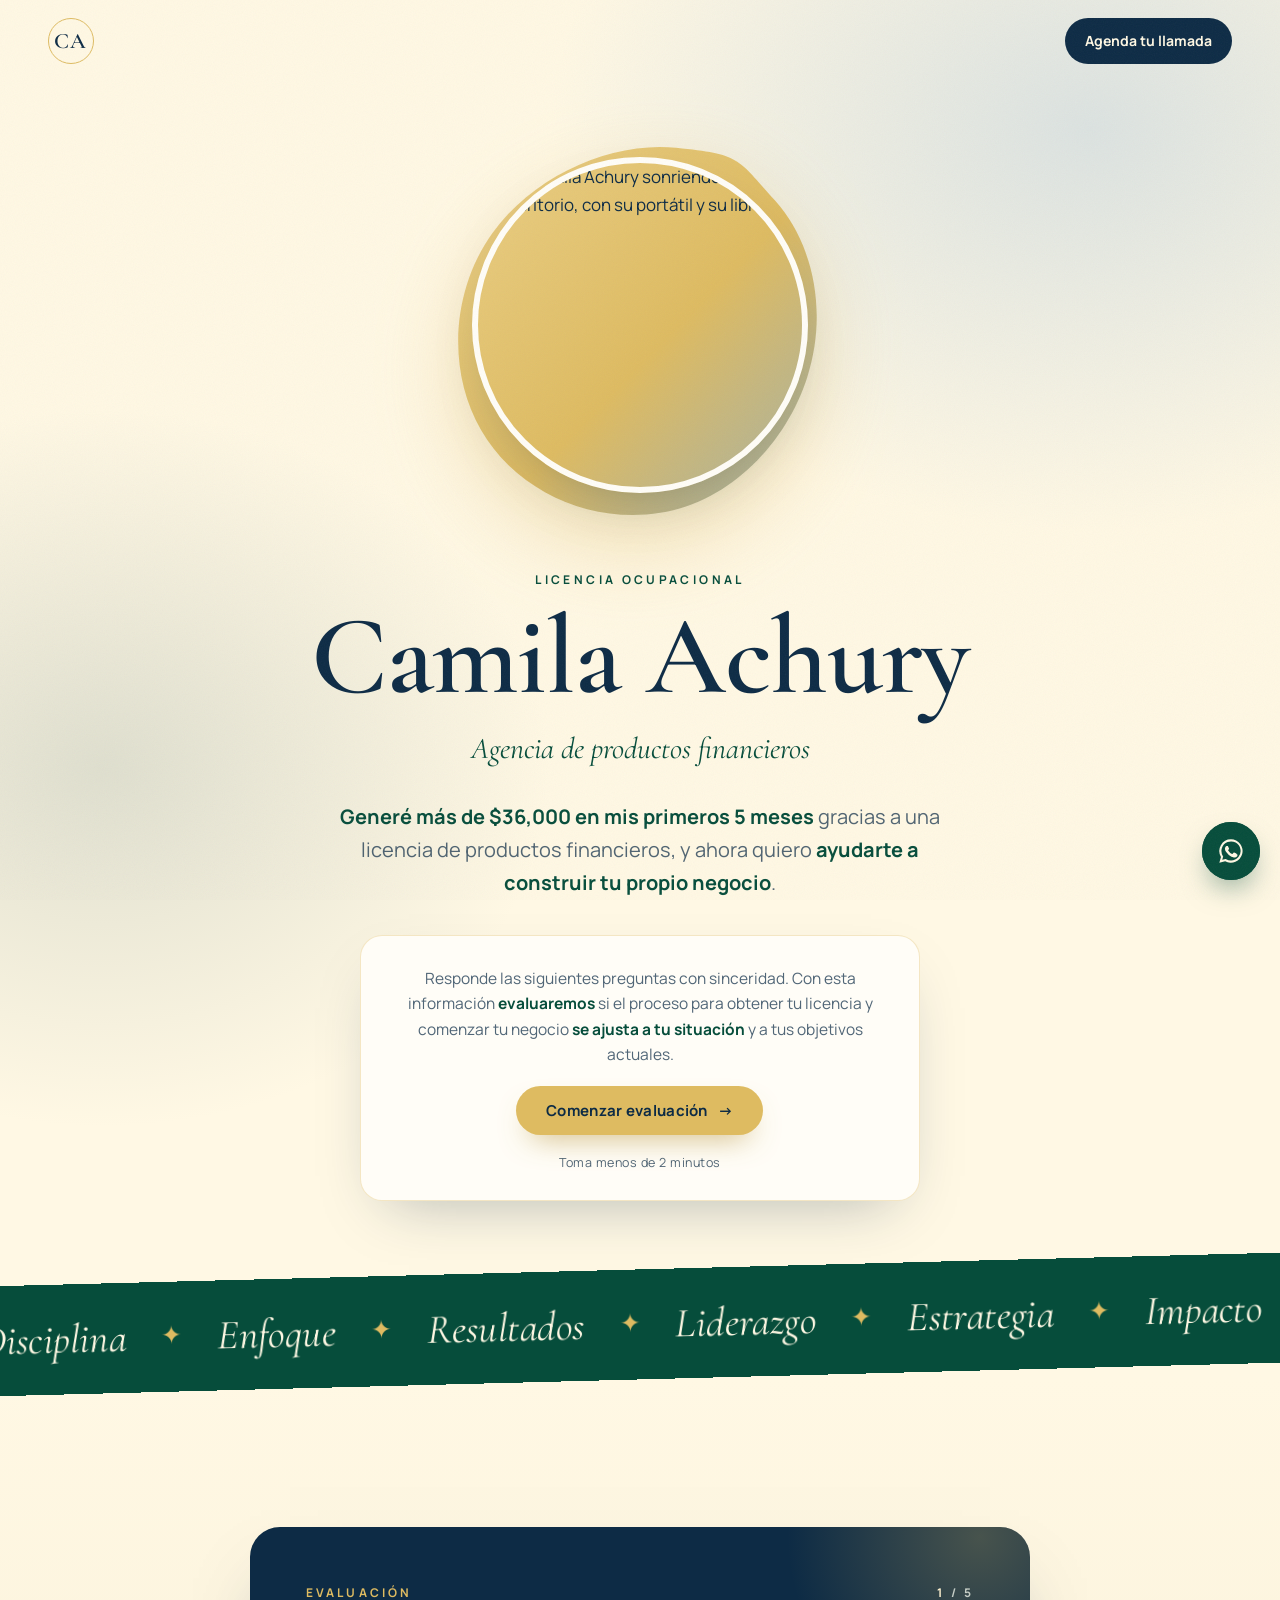
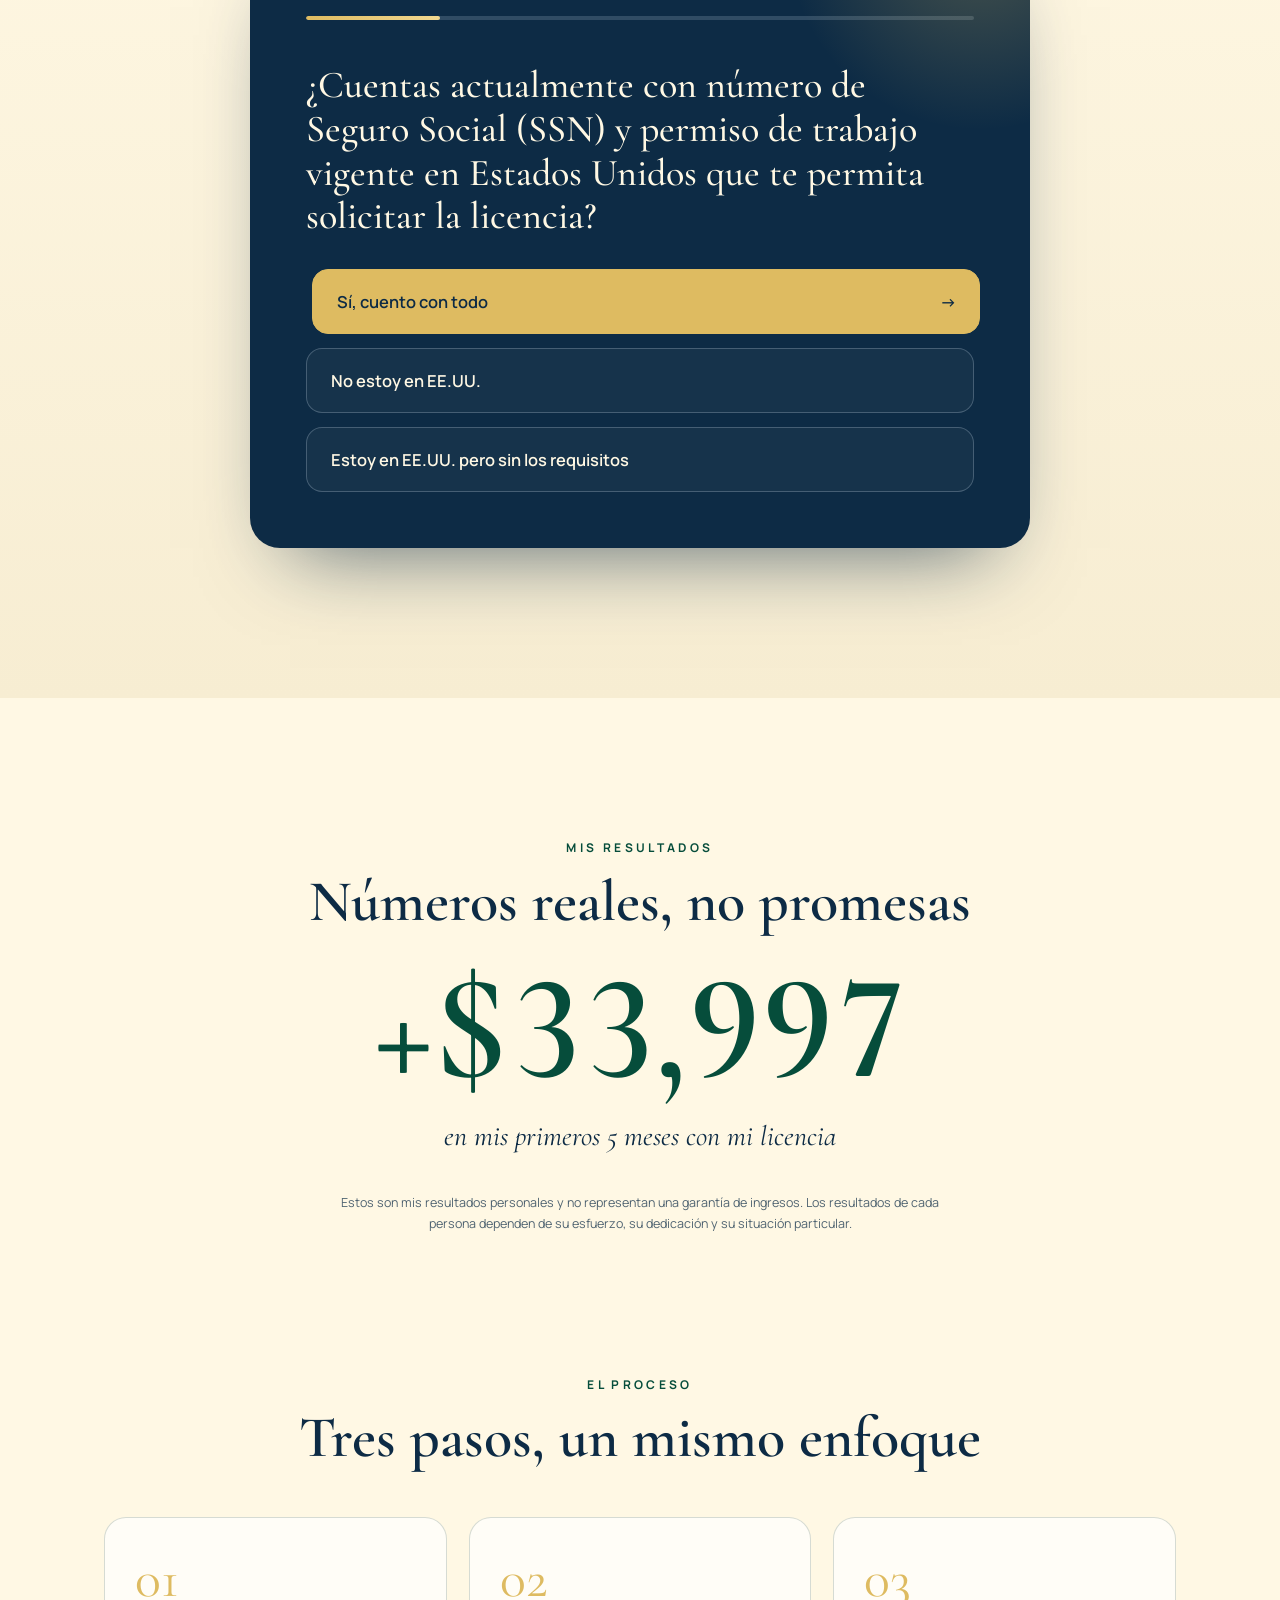
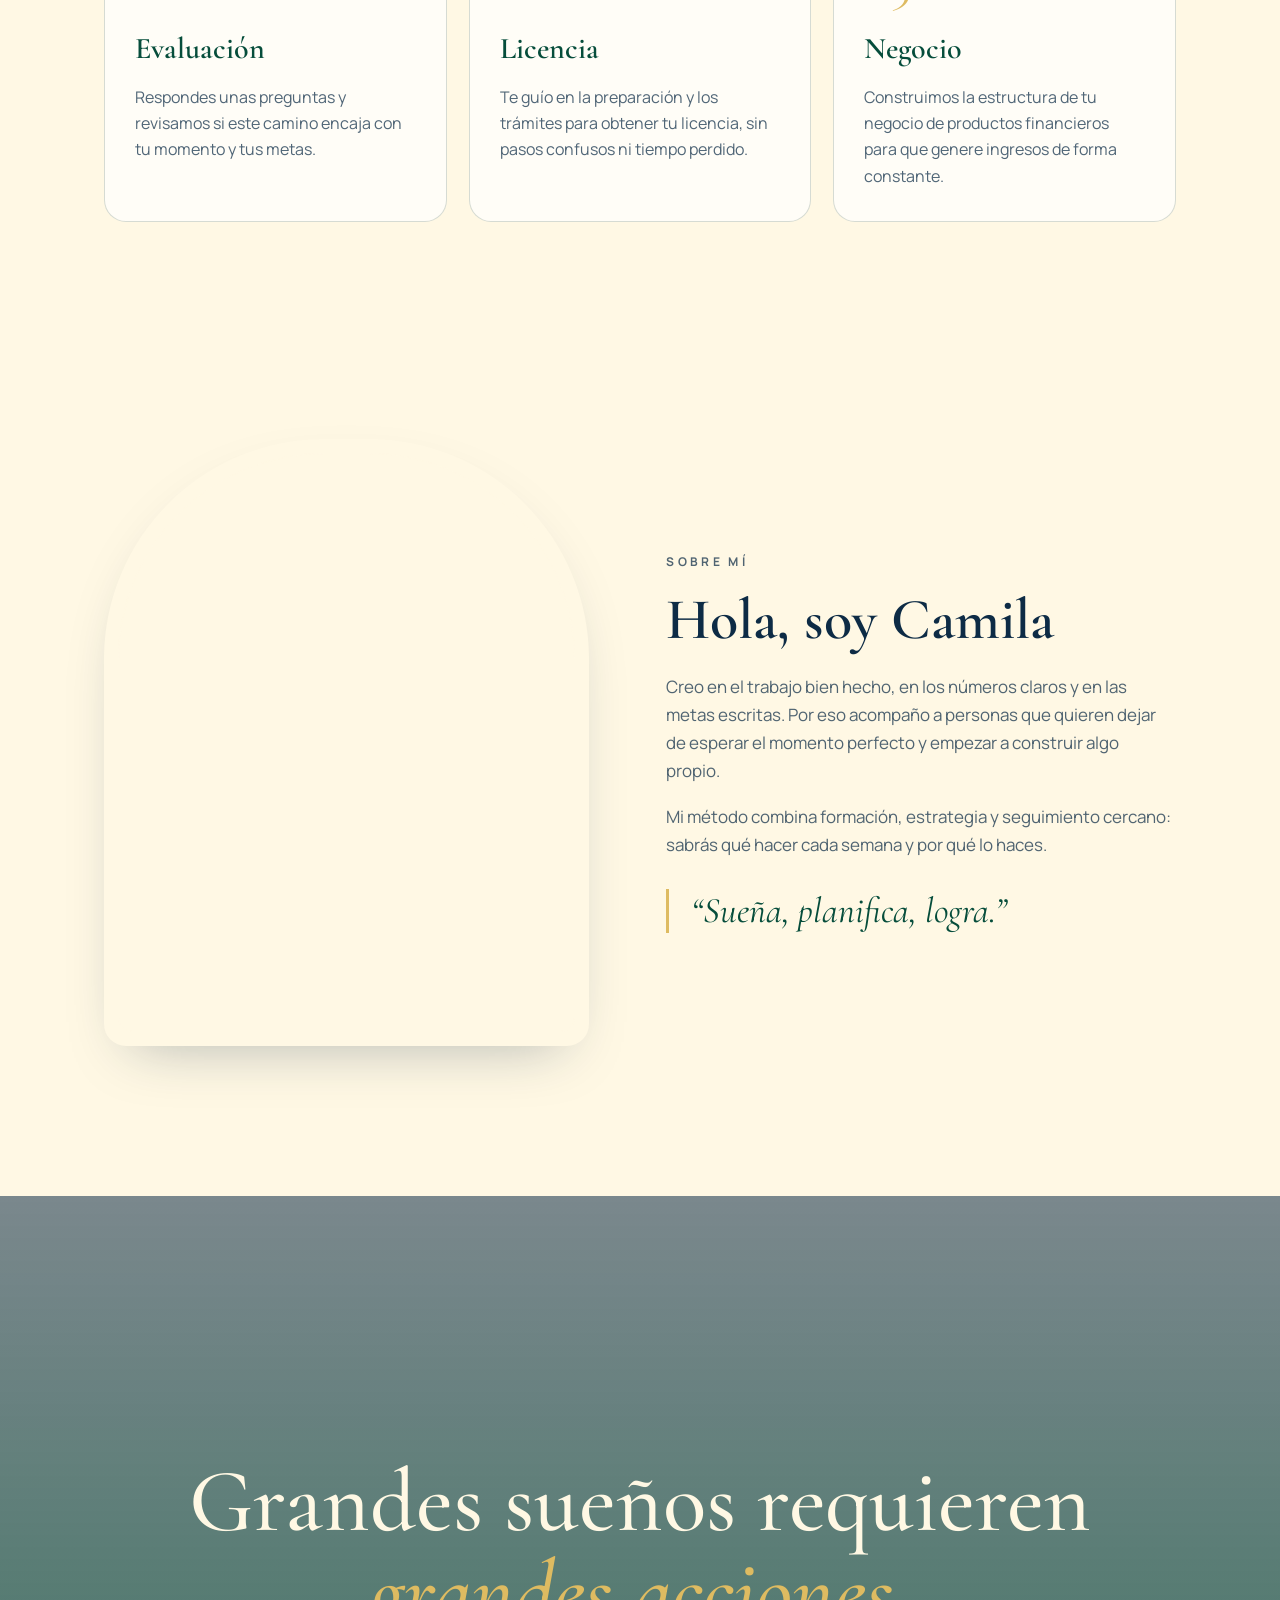
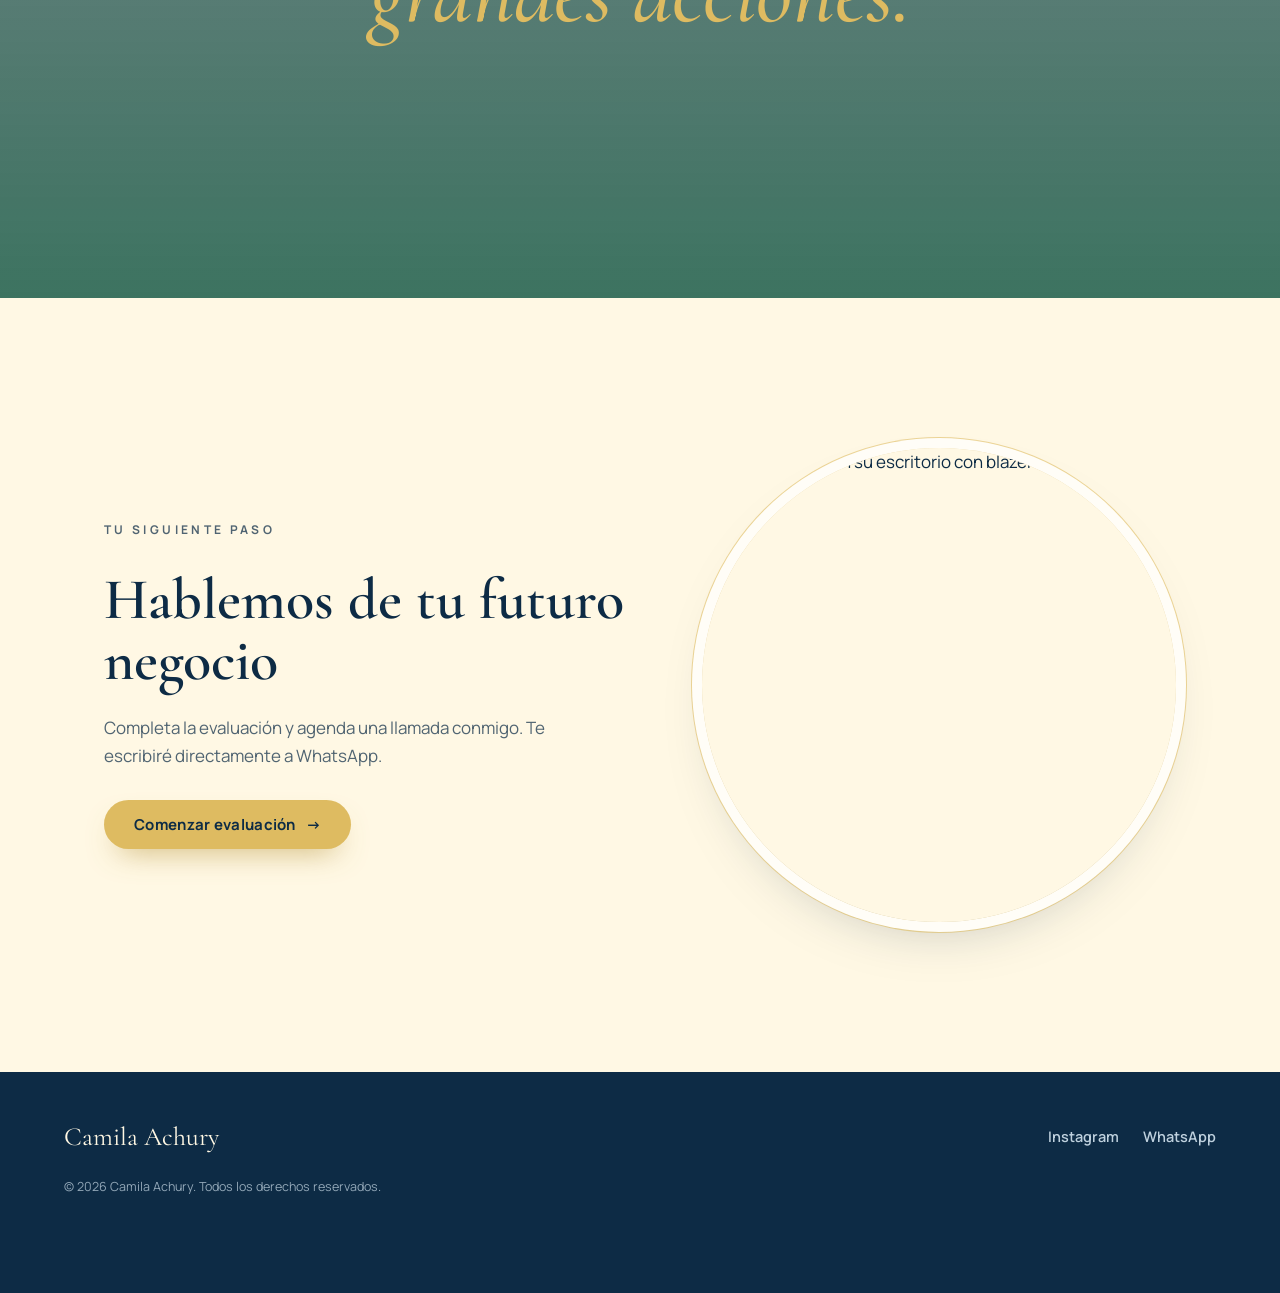
==== index.html @ 8cc36864 "Add files via upload" ====
<!doctype html>
<html lang="es">
<head>
  <meta charset="utf-8">
  <meta name="viewport" content="width=device-width, initial-scale=1">
  <title>Camila Achury · Agenda tu llamada</title>
  <meta name="description" content="Responde una breve evaluación y agenda una llamada con Camila Achury para comenzar tu licencia y construir tu negocio de productos financieros.">
  <meta property="og:title" content="Camila Achury · Agenda tu llamada">
  <meta property="og:description" content="Disciplina. Enfoque. Resultados. Responde la evaluación y hablemos.">
  <meta property="og:image" content="assets/img/retrato.jpg?v=4">
  <meta name="theme-color" content="#FFF8E4">
  <link rel="preconnect" href="https://fonts.googleapis.com">
  <link rel="preconnect" href="https://fonts.gstatic.com" crossorigin>
  <link href="https://fonts.googleapis.com/css2?family=Cormorant+Garamond:ital,wght@0,500;0,600;1,500&family=Manrope:wght@400;500;600;700&display=swap" rel="stylesheet">
  <script>document.documentElement.className += ' js';</script>
  <link rel="stylesheet" href="styles.css?v=2026101607">
  <script defer src="main.js?v=2026101607"></script>
</head>
<body>

  <!-- Barra de navegación -->
  <header class="nav">
    <a href="#inicio" class="nav__mark" aria-label="Inicio">CA</a>
    <a href="#evaluacion" class="nav__cta magnetic">Agenda tu llamada</a>
  </header>

  <main>
    <!-- ============ HERO ============ -->
    <section class="hero" id="inicio">
      <div class="hero__portrait reveal" data-tilt>
        <svg class="hero__blob" viewBox="0 0 400 400" aria-hidden="true">
          <defs>
            <linearGradient id="blobGrad" x1="0" y1="0" x2="1" y2="1">
              <stop offset="0%" stop-color="#EBCF85"/>
              <stop offset="55%" stop-color="#DEBB61"/>
              <stop offset="100%" stop-color="#A4B1A7"/>
            </linearGradient>
          </defs>
          <path class="blob-path" fill="url(#blobGrad)" d="M318,92C352,130,364,190,346,246C328,302,280,354,218,364C156,374,92,344,62,292C32,240,36,170,72,120C108,70,176,40,232,46C288,52,284,54,318,92Z"/>
        </svg>
        <img class="hero__photo" src="assets/img/retrato.jpg?v=4" alt="Camila Achury sonriendo en su escritorio, con su portátil y su libreta" width="1060" height="1060" fetchpriority="high">
      </div>

      <p class="eyebrow reveal" style="--d:.15s">Licencia ocupacional</p>
      <h1 class="hero__name reveal" data-split style="--d:.2s">Camila Achury</h1>
      <p class="hero__role reveal" style="--d:.3s">Agencia de productos financieros</p>
      <p class="hero__lead reveal" style="--d:.35s">
        <strong>Generé más de $36,000 en mis primeros 5 meses</strong> gracias a una licencia
        de productos financieros, y ahora quiero <strong>ayudarte a construir tu propio negocio</strong>.
      </p>

      <div class="hero__card reveal" style="--d:.5s">
        <p>
          Responde las siguientes preguntas con sinceridad. Con esta información
          <strong>evaluaremos</strong> si el proceso para obtener tu licencia y comenzar tu negocio
          <strong>se ajusta a tu situación</strong> y a tus objetivos actuales.
        </p>
        <a href="#evaluacion" class="btn btn--gold magnetic">Comenzar evaluación <span aria-hidden="true">→</span></a>
        <span class="hero__time">Toma menos de 2 minutos</span>
      </div>
    </section>

    <!-- ============ MARQUEE ============ -->
    <div class="marquee" aria-hidden="true">
      <div class="marquee__track">
        <span>Disciplina</span><i>✦</i><span>Enfoque</span><i>✦</i><span>Resultados</span><i>✦</i>
        <span>Liderazgo</span><i>✦</i><span>Estrategia</span><i>✦</i><span>Impacto</span><i>✦</i>
        <span>Disciplina</span><i>✦</i><span>Enfoque</span><i>✦</i><span>Resultados</span><i>✦</i>
        <span>Liderazgo</span><i>✦</i><span>Estrategia</span><i>✦</i><span>Impacto</span><i>✦</i>
      </div>
    </div>

    <!-- ============ EVALUACIÓN ============ -->
    <section class="quiz-section" id="evaluacion">
      <div class="quiz reveal">
        <div class="quiz__head">
          <span class="quiz__label">Evaluación</span>
          <span class="quiz__count"><b id="stepNow">1</b> / <span id="stepTotal">5</span></span>
        </div>
        <div class="quiz__bar"><span id="quizBar"></span></div>

        <form id="quizForm" novalidate>
          <!-- Paso 1 -->
          <fieldset class="step is-active" data-step="1" data-key="requisitos">
            <legend>¿Cuentas actualmente con número de Seguro Social (SSN) y permiso de trabajo vigente en Estados Unidos que te permita solicitar la licencia?</legend>
            <div class="options">
              <button type="button" class="option" data-value="Sí, cuento con todo">Sí, cuento con todo</button>
              <button type="button" class="option" data-value="No estoy en EE.UU." data-stop="requisitos">No estoy en EE.UU.</button>
              <button type="button" class="option" data-value="Estoy en EE.UU. pero sin los requisitos" data-stop="requisitos">Estoy en EE.UU. pero sin los requisitos</button>
            </div>
          </fieldset>

          <!-- Paso 2 -->
          <fieldset class="step" data-step="2" data-key="situacion">
            <legend>¿Cuál describe mejor tu situación actual?</legend>
            <div class="options">
              <button type="button" class="option" data-value="Tengo un empleo y quiero un ingreso adicional">Tengo un empleo y quiero un ingreso adicional</button>
              <button type="button" class="option" data-value="Quiero cambiar de profesión">Quiero cambiar de profesión</button>
              <button type="button" class="option" data-value="Ya emprendo y quiero crecer">Ya emprendo y quiero crecer</button>
            </div>
          </fieldset>

          <!-- Paso 3 -->
          <fieldset class="step" data-step="3" data-key="tiempo">
            <legend>¿Cuánto tiempo a la semana puedes dedicarle a construir tu negocio?</legend>
            <div class="options">
              <button type="button" class="option" data-value="Entre 5 y 10 horas">Entre 5 y 10 horas</button>
              <button type="button" class="option" data-value="Entre 10 y 20 horas">Entre 10 y 20 horas</button>
              <button type="button" class="option" data-value="Tiempo completo">Tiempo completo</button>
              <button type="button" class="option" data-value="Por ahora no tengo tiempo" data-stop="tiempo">Por ahora no tengo tiempo</button>
            </div>
          </fieldset>

          <!-- Paso 4 -->
          <fieldset class="step" data-step="4" data-key="presupuesto">
            <legend>¿Cuál es tu presupuesto para sacar tu licencia ocupacional y comenzar tu negocio de productos financieros?</legend>
            <div class="options">
              <button type="button" class="option" data-value="Entre $300 y $500">Entre $300 y $500</button>
              <button type="button" class="option" data-value="Más de $500">Más de $500</button>
              <button type="button" class="option" data-value="No tengo presupuesto" data-stop="dinero">No tengo presupuesto</button>
            </div>
          </fieldset>

          <!-- Paso 5: datos y agenda -->
          <fieldset class="step" data-step="5" data-key="datos">
            <legend>¡Perfecto! Agenda tu llamada conmigo</legend>
            <p class="step__hint">Déjame tus datos y elige cuándo prefieres que hablemos. Al enviar, se abrirá WhatsApp con tu solicitud lista.</p>
            <div class="fields">
              <label class="field"><span>Nombre completo</span>
                <input type="text" name="nombre" autocomplete="name" required placeholder="Tu nombre">
              </label>
              <label class="field"><span>Ciudad / Estado</span>
                <input type="text" name="ciudad" autocomplete="address-level2" placeholder="Ej. Miami, FL">
              </label>
              <label class="field field--full"><span>Correo electrónico</span>
                <input type="email" name="correo" autocomplete="email" placeholder="tucorreo@ejemplo.com">
              </label>
            </div>
            <p class="field__title">¿Qué día te queda mejor?</p>
            <div class="chips" data-group="dia">
              <button type="button" class="chip" data-value="Lunes">Lun</button>
              <button type="button" class="chip" data-value="Martes">Mar</button>
              <button type="button" class="chip" data-value="Miércoles">Mié</button>
              <button type="button" class="chip" data-value="Jueves">Jue</button>
              <button type="button" class="chip" data-value="Viernes">Vie</button>            </div>
            <p class="field__title">¿En qué horario?</p>
            <div class="chips" data-group="horario">
              <button type="button" class="chip" data-value="Mañana (9am – 12pm)">Mañana</button>
              <button type="button" class="chip" data-value="Tarde (12pm – 5pm)">Tarde</button>
              <button type="button" class="chip" data-value="Noche (5pm – 8pm)">Noche</button>
            </div>
            <p class="form__error" id="formError" role="alert"></p>
            <button type="submit" class="btn btn--whatsapp magnetic">
              <svg viewBox="0 0 24 24" aria-hidden="true"><path fill="currentColor" d="M12 2a10 10 0 0 0-8.6 15.1L2 22l5-1.3A10 10 0 1 0 12 2zm0 18.2a8.2 8.2 0 0 1-4.2-1.2l-.3-.2-3 .8.8-2.9-.2-.3A8.2 8.2 0 1 1 12 20.2zm4.5-6.1c-.2-.1-1.5-.7-1.7-.8-.2-.1-.4-.1-.6.1l-.8 1c-.1.2-.3.2-.5.1a6.7 6.7 0 0 1-3.3-2.9c-.2-.4.2-.4.7-1.3.1-.2 0-.3 0-.4l-.8-1.8c-.2-.5-.4-.4-.6-.4h-.5a1 1 0 0 0-.7.3 3 3 0 0 0-.9 2.2 5.2 5.2 0 0 0 1.1 2.7 11.8 11.8 0 0 0 4.5 4c1.7.7 2.3.8 3.2.6a2.7 2.7 0 0 0 1.8-1.2 2.2 2.2 0 0 0 .1-1.3c0-.1-.2-.2-.5-.3z"/></svg>
              Agendar mi llamada por WhatsApp
            </button>
          </fieldset>

          <!-- Resultado: no cumple requisitos -->
          <div class="step step--end" data-step="stop-requisitos">
            <h3>Gracias por tu sinceridad</h3>
            <p>Por ahora no puedo acompañarte en este proceso: para obtener la licencia necesitas estar en Estados Unidos con número de Seguro Social y permiso de trabajo vigente. Cuando cumplas esos requisitos, aquí estaré.</p>
            <a class="btn btn--ghost" href="#" data-instagram>Sígueme en Instagram</a>
          </div>

          <!-- Resultado: no tiene tiempo -->
          <div class="step step--end" data-step="stop-tiempo">
            <h3>Gracias por tu sinceridad</h3>
            <p>Por ahora no puedo acompañarte en este proceso. Construir este negocio requiere dedicarle tiempo cada semana, y para que funcione necesitamos ese compromiso desde el inicio. Cuando puedas organizar tu tiempo, vuelve a hacer la evaluación.</p>
            <a class="btn btn--ghost" href="#" data-instagram>Sígueme en Instagram</a>
          </div>

          <!-- Resultado: no tiene el dinero -->
          <div class="step step--end" data-step="stop-dinero">
            <h3>Gracias por tu sinceridad</h3>
            <p>Por ahora no puedo acompañarte en este proceso. Para comenzar es necesario contar con el dinero para la licencia y la formación desde el primer día. Cuando lo tengas disponible, vuelve a hacer la evaluación y con gusto hablamos.</p>
            <a class="btn btn--ghost" href="#" data-instagram>Sígueme en Instagram</a>
          </div>

          <!-- Resultado: enviado -->
          <div class="step step--end" data-step="done">
            <h3>¡Listo! Tu solicitud va en camino</h3>
            <p>Se abrió WhatsApp con tus respuestas. Solo pulsa <strong>enviar</strong> en el chat y te confirmaré el horario de tu llamada.</p>
            <a class="btn btn--whatsapp" href="#" id="waRetry">Abrir WhatsApp de nuevo</a>
          </div>
        </form>

        <button type="button" class="quiz__back" id="quizBack" hidden>← Volver</button>
      </div>
    </section>

    <!-- ============ RESULTADOS ============ -->
    <section class="results">
      <p class="eyebrow reveal">Mis resultados</p>
      <h2 class="section-title reveal">Números reales, no promesas</h2>
      <p class="results__total reveal" aria-label="Más de 36,000 dólares">
        +$<span data-count="36000">36,000</span>
      </p>
      <p class="results__caption reveal">en mis primeros 5 meses con mi licencia</p>
      <p class="results__disclaimer reveal">
        Estos son mis resultados personales y no representan una garantía de ingresos.
        Los resultados de cada persona dependen de su esfuerzo, su dedicación y su situación particular.
      </p>
    </section>

    <!-- ============ CÓMO FUNCIONA ============ -->
    <section class="steps-section">
      <p class="eyebrow reveal">El proceso</p>
      <h2 class="section-title reveal">Tres pasos, un mismo enfoque</h2>
      <ol class="process">
        <li class="process__item reveal" style="--d:.05s">
          <span class="process__num">01</span>
          <h3>Evaluación</h3>
          <p>Respondes unas preguntas y revisamos si este camino encaja con tu momento y tus metas.</p>
        </li>
        <li class="process__item reveal" style="--d:.15s">
          <span class="process__num">02</span>
          <h3>Licencia</h3>
          <p>Te guío en la preparación y los trámites para obtener tu licencia, sin pasos confusos ni tiempo perdido.</p>
        </li>
        <li class="process__item reveal" style="--d:.25s">
          <span class="process__num">03</span>
          <h3>Negocio</h3>
          <p>Construimos la estructura de tu negocio de productos financieros para que genere ingresos de forma constante.</p>
        </li>
      </ol>
    </section>

    <!-- ============ SOBRE MÍ ============ -->
    <section class="about">
      <figure class="about__photo reveal" data-parallax>
        <img src="assets/img/sobre-mi.jpg" alt="Camila Achury de pie en su oficina" width="1024" height="1536" loading="lazy">
      </figure>
      <div class="about__text">
        <p class="eyebrow reveal">Sobre mí</p>
        <h2 class="section-title reveal">Hola, soy Camila</h2>
        <p class="reveal">Creo en el trabajo bien hecho, en los números claros y en las metas escritas. Por eso acompaño a personas que quieren dejar de esperar el momento perfecto y empezar a construir algo propio.</p>
        <p class="reveal">Mi método combina formación, estrategia y seguimiento cercano: sabrás qué hacer cada semana y por qué lo haces.</p>
        <blockquote class="about__quote reveal">“Sueña, planifica, logra.”</blockquote>
      </div>
    </section>

    <!-- ============ BANDA CIUDAD ============ -->
    <section class="band">
      <div class="band__bg" data-parallax-bg style="background-image:url('assets/img/ciudad.jpg')"></div>
      <div class="band__inner">
        <p class="band__quote reveal">Grandes sueños requieren <em>grandes acciones.</em></p>
      </div>
    </section>

    <!-- ============ CTA FINAL ============ -->
    <section class="final">
      <div class="final__text">
        <p class="eyebrow reveal">Tu siguiente paso</p>
        <h2 class="section-title reveal">Hablemos de tu futuro negocio</h2>
        <p class="reveal">Completa la evaluación y agenda una llamada conmigo. Te escribiré directamente a WhatsApp.</p>
        <a href="#evaluacion" class="btn btn--gold magnetic reveal">Comenzar evaluación <span aria-hidden="true">→</span></a>
      </div>
      <figure class="final__photo reveal">
        <img src="assets/img/agenda.jpg?v=2" alt="Camila Achury en su escritorio con blazer azul marino" width="1122" height="1122" loading="lazy">
      </figure>
    </section>
  </main>

  <footer class="footer">
    <span class="footer__mark">Camila Achury</span>
    <nav class="footer__links">
      <a href="#" data-instagram>Instagram</a>
      <a href="#" data-whatsapp>WhatsApp</a>
    </nav>
    <small>© 2026 Camila Achury. Todos los derechos reservados.</small>
  </footer>

  <a href="#" class="wa-float" data-whatsapp aria-label="Escríbeme por WhatsApp">
    <svg viewBox="0 0 24 24" aria-hidden="true"><path fill="currentColor" d="M12 2a10 10 0 0 0-8.6 15.1L2 22l5-1.3A10 10 0 1 0 12 2zm0 18.2a8.2 8.2 0 0 1-4.2-1.2l-.3-.2-3 .8.8-2.9-.2-.3A8.2 8.2 0 1 1 12 20.2zm4.5-6.1c-.2-.1-1.5-.7-1.7-.8-.2-.1-.4-.1-.6.1l-.8 1c-.1.2-.3.2-.5.1a6.7 6.7 0 0 1-3.3-2.9c-.2-.4.2-.4.7-1.3.1-.2 0-.3 0-.4l-.8-1.8c-.2-.5-.4-.4-.6-.4h-.5a1 1 0 0 0-.7.3 3 3 0 0 0-.9 2.2 5.2 5.2 0 0 0 1.1 2.7 11.8 11.8 0 0 0 4.5 4c1.7.7 2.3.8 3.2.6a2.7 2.7 0 0 0 1.8-1.2 2.2 2.2 0 0 0 .1-1.3c0-.1-.2-.2-.5-.3z"/></svg>
  </a>
</body>
</html>
---- styles.css ----
/* =========================================================
   Camila Achury — Finanzas
   Paleta de marca: verde #064D3B · salvia #A4B1A7 · azul #0D2B45
                    crema #FFF8E4 · celeste #BFD1DE · dorado #DEBB61
   ========================================================= */

:root {
  --green: #064D3B;
  --green-deep: #043529;
  --sage: #A4B1A7;
  --navy: #0D2B45;
  --cream: #FFF8E4;
  --cream-2: #F7EDD2;
  --sky: #BFD1DE;
  --gold: #DEBB61;
  --gold-dark: #B8963E;
  --white: #FFFDF7;

  --ink: var(--navy);
  --ink-soft: rgba(13, 43, 69, .72);

  --serif: "Cormorant Garamond", Georgia, "Times New Roman", serif;
  --sans: "Manrope", system-ui, -apple-system, "Segoe UI", Roboto, sans-serif;

  --radius: 22px;
  --shadow: 0 24px 60px -28px rgba(13, 43, 69, .35);
  --ease: cubic-bezier(.22, 1, .36, 1);
}

*, *::before, *::after { box-sizing: border-box; }

html { scroll-behavior: smooth; -webkit-text-size-adjust: 100%; overflow-x: hidden; overflow-x: clip; }

body {
  margin: 0;
  background: var(--cream);
  color: var(--ink);
  font-family: var(--sans);
  font-size: 17px;
  line-height: 1.65;
  -webkit-font-smoothing: antialiased;
  overflow-x: hidden;
}

img { max-width: 100%; display: block; }
a { color: inherit; }
strong { font-weight: 700; color: var(--green); }

/* Grano sutil de papel */
body::before {
  content: "";
  position: fixed; inset: 0;
  pointer-events: none;
  z-index: 100;
  opacity: .05;
  background-image: url("data:image/svg+xml,%3Csvg xmlns='http://www.w3.org/2000/svg' width='160' height='160'%3E%3Cfilter id='n'%3E%3CfeTurbulence type='fractalNoise' baseFrequency='.9' numOctaves='2'/%3E%3C/filter%3E%3Crect width='100%25' height='100%25' filter='url(%23n)'/%3E%3C/svg%3E");
}

/* ---------- Tipografía común ---------- */
.eyebrow {
  font-size: 12px;
  letter-spacing: .28em;
  text-transform: uppercase;
  font-weight: 700;
  color: var(--green);
  margin: 0 0 14px;
}
.section-title {
  font-family: var(--serif);
  font-weight: 600;
  font-size: clamp(36px, 5vw, 58px);
  line-height: 1.05;
  margin: 0 0 22px;
  color: var(--navy);
}

/* ---------- Botones ---------- */
.btn {
  --bg: var(--navy);
  display: inline-flex; align-items: center; justify-content: center; gap: 10px;
  padding: 17px 30px;
  border-radius: 999px;
  border: 0;
  background: var(--bg);
  color: var(--cream);
  font: 700 15px/1 var(--sans);
  letter-spacing: .02em;
  text-decoration: none;
  cursor: pointer;
  transition: transform .4s var(--ease), box-shadow .4s var(--ease), background .3s;
  box-shadow: 0 14px 30px -14px rgba(13, 43, 69, .55);
  will-change: transform;
}
.btn:hover { box-shadow: 0 20px 40px -16px rgba(13, 43, 69, .6); }
.btn span { transition: transform .4s var(--ease); }
.btn:hover span { transform: translateX(4px); }
.btn--gold { --bg: var(--gold); color: var(--navy); box-shadow: 0 14px 30px -14px rgba(184, 150, 62, .8); }
.btn--gold:hover { --bg: #E6C873; }
.btn--whatsapp { --bg: var(--green); color: var(--cream); width: 100%; margin-top: 8px; }
.btn--whatsapp:hover { --bg: var(--green-deep); }
.btn--whatsapp svg { width: 22px; height: 22px; }
.btn--ghost { --bg: transparent; color: var(--navy); box-shadow: inset 0 0 0 1.5px var(--navy); }

/* ---------- Nav ---------- */
.nav {
  position: fixed; top: 0; left: 0; right: 0;
  z-index: 50;
  display: flex; align-items: center; justify-content: space-between;
  padding: 18px clamp(16px, 4vw, 48px);
  transition: background .4s, box-shadow .4s, padding .4s;
}
.nav.is-scrolled {
  background: rgba(255, 248, 228, .82);
  backdrop-filter: blur(14px);
  -webkit-backdrop-filter: blur(14px);
  box-shadow: 0 1px 0 rgba(13, 43, 69, .08);
  padding-top: 12px; padding-bottom: 12px;
}
.nav__mark {
  font-family: var(--serif);
  font-weight: 600;
  font-size: 22px;
  letter-spacing: .08em;
  text-decoration: none;
  width: 46px; height: 46px;
  display: grid; place-items: center;
  border-radius: 50%;
  border: 1.5px solid var(--gold);
  color: var(--navy);
}
.nav__cta {
  font-weight: 700; font-size: 14px;
  text-decoration: none;
  padding: 11px 20px;
  border-radius: 999px;
  background: var(--navy);
  color: var(--cream);
  display: inline-block;
}

/* =========================================================
   HERO
   ========================================================= */
.hero {
  min-height: 100vh;
  display: flex; flex-direction: column; align-items: center;
  text-align: center;
  padding: 110px 16px 80px;
  position: relative;
  background:
    radial-gradient(60% 45% at 85% 10%, rgba(191, 209, 222, .55), transparent 70%),
    radial-gradient(50% 40% at 8% 60%, rgba(164, 177, 167, .35), transparent 70%),
    var(--cream);
}

.hero__portrait {
  position: relative;
  width: min(410px, 78vw);
  aspect-ratio: 1;
  margin: 10px 0 40px;
  transition: transform .6s var(--ease);
}
.hero__blob {
  position: absolute; inset: -6%;
  width: 112%; height: 112%;
  animation: blobSpin 26s linear infinite;
  filter: drop-shadow(0 30px 40px rgba(222, 187, 97, .35));
}
.blob-path { animation: blobMorph 12s ease-in-out infinite alternate; }

.hero__photo {
  position: absolute;
  inset: 9%;
  width: 82%; height: 82%;
  object-fit: cover;
  object-position: 50% 50%;
  border-radius: 50%;
  border: 6px solid var(--white);
  box-shadow: var(--shadow);
}

.hero__name {
  font-family: var(--serif);
  font-weight: 600;
  font-size: clamp(54px, 10vw, 112px);
  line-height: .95;
  letter-spacing: -.01em;
  margin: 0 0 14px;
  color: var(--navy);
}
.hero__role {
  margin: 0 0 26px;
  font-family: var(--serif);
  font-style: italic;
  font-size: clamp(22px, 2.8vw, 30px);
  color: var(--green);
}
.hero__name .char {
  display: inline-block;
  opacity: 0;
  transform: translateY(.45em) rotate(4deg);
  animation: charIn .9s var(--ease) forwards;
  animation-delay: calc(.25s + var(--i) * .045s);
}

.hero__lead {
  max-width: 620px;
  font-size: clamp(17px, 2vw, 20px);
  color: var(--ink-soft);
  margin: 0 auto 36px;
}

.hero__card {
  width: min(560px, 100%);
  background: var(--white);
  border-radius: var(--radius);
  padding: 30px 28px 26px;
  box-shadow: var(--shadow);
  border: 1px solid rgba(222, 187, 97, .35);
  display: flex; flex-direction: column; align-items: center; gap: 18px;
}
.hero__card p { margin: 0; font-size: 15.5px; color: var(--ink-soft); }
.hero__time { font-size: 12.5px; color: var(--ink-soft); letter-spacing: .04em; }

/* =========================================================
   MARQUEE
   ========================================================= */
.marquee {
  background: var(--green);
  color: var(--cream);
  overflow: hidden;
  padding: 20px 0;
  transform: rotate(-1.5deg) scale(1.03);
  margin: -10px 0 0;
  position: relative; z-index: 2;
}
.marquee__track {
  display: flex; align-items: center; gap: 34px;
  width: max-content;
  animation: marquee 32s linear infinite;
  font-family: var(--serif);
  font-style: italic;
  font-size: clamp(26px, 3.4vw, 40px);
  white-space: nowrap;
}
.marquee__track i { font-style: normal; color: var(--gold); font-size: .6em; }

/* =========================================================
   QUIZ
   ========================================================= */
.quiz-section {
  padding: clamp(90px, 12vw, 150px) 16px;
  background:
    linear-gradient(180deg, var(--cream) 0%, var(--cream-2) 100%);
  scroll-margin-top: 40px;
}
.quiz {
  max-width: 780px;
  margin: 0 auto;
  background: var(--navy);
  color: var(--cream);
  border-radius: 30px;
  padding: clamp(28px, 5vw, 56px);
  box-shadow: 0 40px 80px -40px rgba(13, 43, 69, .7);
  position: relative;
  overflow: hidden;
}
.quiz::before {
  content: "";
  position: absolute;
  width: 420px; height: 420px;
  right: -160px; top: -200px;
  border-radius: 50%;
  background: radial-gradient(circle, rgba(222, 187, 97, .28), transparent 65%);
  pointer-events: none;
}
.quiz__head {
  display: flex; justify-content: space-between; align-items: baseline;
  margin-bottom: 14px;
  font-size: 12px; letter-spacing: .26em; text-transform: uppercase; font-weight: 700;
}
.quiz__label { color: var(--gold); }
.quiz__count { color: var(--sky); }
.quiz__count b { color: var(--cream); }
.quiz__bar {
  height: 4px; border-radius: 4px;
  background: rgba(191, 209, 222, .2);
  overflow: hidden;
  margin-bottom: clamp(28px, 4vw, 44px);
}
.quiz__bar span {
  display: block; height: 100%; width: 20%;
  background: linear-gradient(90deg, var(--gold), #F0D78F);
  border-radius: inherit;
  transition: width .7s var(--ease);
}

#quizForm { position: relative; }

.step {
  border: 0; margin: 0; padding: 0; min-width: 0;
}
/* Sin JS: todos los pasos visibles (el contenido nunca queda oculto) */
.js .step { display: none; }
.js .step.is-active { display: block; animation: stepIn .65s var(--ease) both; }

.step legend {
  font-family: var(--serif);
  font-weight: 500;
  font-size: clamp(26px, 3.6vw, 38px);
  line-height: 1.15;
  margin-bottom: 30px;
  padding: 0;
  color: var(--cream);
}
.step__hint { color: var(--sky); margin: -14px 0 24px; font-size: 15.5px; }

.options { display: grid; gap: 14px; }
.option {
  position: relative;
  text-align: left;
  padding: 20px 56px 20px 24px;
  border-radius: 16px;
  border: 1.5px solid rgba(191, 209, 222, .28);
  background: rgba(255, 248, 228, .04);
  color: var(--cream);
  font: 600 16.5px/1.4 var(--sans);
  cursor: pointer;
  transition: background .35s var(--ease), border-color .35s, transform .35s var(--ease), color .3s;
}
.option::after {
  content: "→";
  position: absolute; right: 22px; top: 50%;
  transform: translate(-6px, -50%);
  opacity: 0;
  color: var(--navy);
  transition: opacity .3s, transform .35s var(--ease);
}
.option:hover, .option:focus-visible {
  background: var(--gold);
  border-color: var(--gold);
  color: var(--navy);
  transform: translateX(6px);
  outline: none;
}
.option:hover::after, .option:focus-visible::after { opacity: 1; transform: translate(0, -50%); }
.option.is-picked { background: var(--gold); border-color: var(--gold); color: var(--navy); }

.fields { display: grid; grid-template-columns: 1fr 1fr; gap: 16px; margin-bottom: 24px; }
.field { display: flex; flex-direction: column; gap: 7px; }
.field--full { grid-column: 1 / -1; }
.field span, .field__title {
  font-size: 12px; letter-spacing: .18em; text-transform: uppercase; font-weight: 700;
  color: var(--sky);
}
.field__title { margin: 4px 0 12px; }
.field input {
  padding: 16px 18px;
  border-radius: 14px;
  border: 1.5px solid rgba(191, 209, 222, .3);
  background: rgba(255, 248, 228, .06);
  color: var(--cream);
  font: 500 16px var(--sans);
  transition: border-color .3s, background .3s;
}
.field input::placeholder { color: rgba(191, 209, 222, .55); }
.field input:focus { outline: none; border-color: var(--gold); background: rgba(255, 248, 228, .1); }
.field input.is-invalid { border-color: #E9897A; }

.chips { display: flex; flex-wrap: wrap; gap: 10px; margin-bottom: 22px; }
.chip {
  padding: 11px 18px;
  border-radius: 999px;
  border: 1.5px solid rgba(191, 209, 222, .3);
  background: transparent;
  color: var(--cream);
  font: 600 14.5px var(--sans);
  cursor: pointer;
  transition: all .3s var(--ease);
}
.chip:hover { border-color: var(--gold); }
.chip.is-picked { background: var(--gold); border-color: var(--gold); color: var(--navy); }

.form__error { min-height: 1.4em; margin: 0 0 6px; color: #F3B1A5; font-size: 14.5px; }

.step--end h3 {
  font-family: var(--serif); font-weight: 600;
  font-size: clamp(30px, 4vw, 44px); line-height: 1.1;
  margin: 0 0 16px; color: var(--gold);
}
.step--end p { color: var(--sky); margin: 0 0 28px; max-width: 560px; }
.step--end strong { color: var(--cream); }
.step--end .btn--ghost { color: var(--cream); box-shadow: inset 0 0 0 1.5px var(--cream); }
.step--end .btn--whatsapp { width: auto; }
/* Sin JS, las pantallas de resultado no se muestran */
.step--end { display: none; }
.js .step--end.is-active { display: block; }

.quiz__back {
  margin-top: 26px;
  background: none; border: 0; padding: 4px 0;
  color: var(--sky);
  font: 600 14px var(--sans);
  cursor: pointer;
}
.quiz__back:hover { color: var(--gold); }

/* =========================================================
   RESULTADOS
   ========================================================= */
.results {
  max-width: 860px;
  margin: 0 auto;
  padding: clamp(80px, 11vw, 140px) 16px 0;
  text-align: center;
}
.results__total {
  font-family: var(--serif);
  font-weight: 600;
  font-size: clamp(72px, 12vw, 148px);
  line-height: 1;
  margin: 6px 0 10px;
  color: var(--green);
  font-variant-numeric: lining-nums tabular-nums;
}
.results__caption {
  margin: 0 0 34px;
  font-family: var(--serif);
  font-style: italic;
  font-size: clamp(22px, 2.6vw, 28px);
  color: var(--navy);
}
.results__disclaimer {
  margin: 0 auto;
  max-width: 620px;
  font-size: 12.5px;
  color: var(--ink-soft);
}
/* =========================================================
   PROCESO
   ========================================================= */
.steps-section {
  padding: clamp(80px, 11vw, 140px) clamp(16px, 5vw, 64px);
  max-width: 1200px; margin: 0 auto;
  text-align: center;
}
.process {
  list-style: none; padding: 0; margin: 48px 0 0;
  display: grid; grid-template-columns: repeat(3, 1fr); gap: 22px;
  text-align: left;
}
.process__item {
  background: var(--white);
  border-radius: var(--radius);
  padding: 34px 30px 32px;
  border: 1px solid rgba(164, 177, 167, .45);
  transition: transform .5s var(--ease), box-shadow .5s var(--ease), border-color .4s;
  position: relative;
  overflow: hidden;
}
.process__item::before {
  content: "";
  position: absolute; left: 0; top: 0; height: 4px; width: 0;
  background: var(--gold);
  transition: width .6s var(--ease);
}
.process__item:hover { transform: translateY(-8px); box-shadow: var(--shadow); border-color: transparent; }
.process__item:hover::before { width: 100%; }
.process__num {
  font-family: var(--serif);
  font-size: 54px; line-height: 1;
  color: var(--gold);
  display: block; margin-bottom: 18px;
}
.process__item h3 {
  font-family: var(--serif); font-weight: 600;
  font-size: 30px; margin: 0 0 10px; color: var(--green);
}
.process__item p { margin: 0; color: var(--ink-soft); font-size: 16px; }

/* =========================================================
   SOBRE MÍ
   ========================================================= */
.about {
  display: grid;
  grid-template-columns: 1fr 1.05fr;
  gap: clamp(36px, 6vw, 90px);
  align-items: center;
  max-width: 1200px;
  margin: 0 auto;
  padding: clamp(40px, 6vw, 80px) clamp(16px, 5vw, 64px) clamp(90px, 12vw, 150px);
}
.about__photo {
  margin: 0;
  position: relative;
  border-radius: 220px 220px var(--radius) var(--radius);
  overflow: hidden;
  aspect-ratio: 4 / 5;
  box-shadow: var(--shadow);
}
.about__photo::after {
  content: "";
  position: absolute; inset: 14px;
  border-radius: 206px 206px 14px 14px;
  border: 1.5px solid rgba(255, 248, 228, .7);
  pointer-events: none;
}
.about__photo img {
  width: 100%; height: 115%;
  object-fit: cover; object-position: 50% 10%;
  will-change: transform;
}
.about__text p { color: var(--ink-soft); margin: 0 0 18px; }
.about__quote {
  margin: 30px 0 0;
  padding-left: 22px;
  border-left: 3px solid var(--gold);
  font-family: var(--serif);
  font-style: italic;
  font-size: clamp(28px, 3vw, 36px);
  line-height: 1.2;
  color: var(--green);
}

/* =========================================================
   BANDA CIUDAD
   ========================================================= */
.band {
  position: relative;
  min-height: 78vh;
  display: grid; place-items: center;
  overflow: hidden;
  color: var(--cream);
  text-align: center;
}
.band__bg {
  position: absolute; inset: -15% 0;
  background-size: cover;
  background-position: 50% 30%;
  will-change: transform;
}
.band::after {
  content: "";
  position: absolute; inset: 0;
  background: linear-gradient(180deg, rgba(13, 43, 69, .55), rgba(6, 77, 59, .78));
}
.band__inner { position: relative; z-index: 1; padding: 80px 16px; max-width: 980px; }
.band__quote {
  font-family: var(--serif);
  font-weight: 500;
  font-size: clamp(42px, 7vw, 96px);
  line-height: 1.02;
  margin: 0;
}
.band__quote em { color: var(--gold); }

/* =========================================================
   CTA FINAL
   ========================================================= */
.final {
  display: grid;
  grid-template-columns: 1.1fr 1fr;
  gap: clamp(36px, 6vw, 80px);
  align-items: center;
  max-width: 1200px;
  margin: 0 auto;
  padding: clamp(90px, 12vw, 150px) clamp(16px, 5vw, 64px);
}
.final__text p { color: var(--ink-soft); margin: 0 0 30px; max-width: 460px; }
.final__photo {
  margin: 0;
  border-radius: 50%;
  overflow: hidden;
  aspect-ratio: 1;
  box-shadow: 0 0 0 10px var(--white), 0 0 0 11px rgba(222, 187, 97, .6), var(--shadow);
}
.final__photo img { width: 100%; height: 100%; object-fit: cover; transition: transform 1.2s var(--ease); }
.final__photo:hover img { transform: scale(1.05); }

/* =========================================================
   FOOTER + WHATSAPP FLOTANTE
   ========================================================= */
.footer {
  background: var(--navy);
  color: var(--sky);
  padding: 44px clamp(16px, 5vw, 64px) 96px;
  display: flex; flex-wrap: wrap; align-items: center; justify-content: space-between; gap: 18px;
}
.footer__mark { font-family: var(--serif); font-size: 26px; color: var(--cream); }
.footer__links { display: flex; gap: 24px; }
.footer__links a { text-decoration: none; font-weight: 600; font-size: 14.5px; }
.footer__links a:hover { color: var(--gold); }
.footer small { width: 100%; font-size: 12.5px; opacity: .75; }

.wa-float {
  position: fixed; right: 20px; bottom: 20px; z-index: 60;
  width: 58px; height: 58px; border-radius: 50%;
  display: grid; place-items: center;
  background: var(--green); color: var(--cream);
  box-shadow: 0 14px 30px -10px rgba(6, 77, 59, .6);
  transition: transform .4s var(--ease);
}
.wa-float svg { width: 28px; height: 28px; }
.wa-float::before {
  content: ""; position: absolute; inset: 0; border-radius: 50%;
  border: 2px solid var(--green);
  animation: pulse 2.6s var(--ease) infinite;
}
.wa-float:hover { transform: scale(1.08); }

/* =========================================================
   REVEAL (con red de seguridad)
   ========================================================= */
.js .reveal {
  opacity: 0;
  transform: translateY(34px);
  transition: opacity 1s var(--ease), transform 1s var(--ease);
  transition-delay: var(--d, 0s);
  /* Red de seguridad CSS: si el JS no carga, todo aparece a los 6 s */
  animation: revealFallback 0s 6s forwards;
}
@keyframes revealFallback { to { opacity: 1; transform: none; } }
.js .reveal.is-in { opacity: 1; transform: none; }
/* El texto dividido letra por letra nunca queda invisible */
.reveal[data-split], .js .reveal[data-split] { opacity: 1; transform: none; }

/* =========================================================
   ANIMACIONES
   ========================================================= */
@keyframes blobMorph {
  0%   { d: path("M318,92C352,130,364,190,346,246C328,302,280,354,218,364C156,374,92,344,62,292C32,240,36,170,72,120C108,70,176,40,232,46C288,52,284,54,318,92Z"); }
  50%  { d: path("M330,110C360,160,350,220,330,270C306,330,250,370,190,362C130,354,70,322,50,262C30,202,52,140,96,100C140,60,200,30,256,48C300,62,306,70,330,110Z"); }
  100% { d: path("M306,80C346,110,372,176,356,236C340,296,300,344,236,362C172,380,104,360,68,306C32,252,30,184,62,128C94,72,160,36,220,38C270,40,276,56,306,80Z"); }
}
@keyframes blobSpin { to { transform: rotate(360deg); } }
@keyframes charIn { to { opacity: 1; transform: none; } }
@keyframes marquee { to { transform: translateX(-50%); } }
@keyframes stepIn {
  from { opacity: 0; transform: translateX(30px); }
  to   { opacity: 1; transform: none; }
}
@keyframes pulse {
  0%   { transform: scale(1); opacity: .7; }
  100% { transform: scale(1.6); opacity: 0; }
}

/* Solo se reducen los efectos realmente intrusivos */
@media (prefers-reduced-motion: reduce) {
  .hero__blob { animation-duration: 80s; }
}

/* =========================================================
   RESPONSIVE
   ========================================================= */
@media (max-width: 900px) {
  .process { grid-template-columns: 1fr; }
  .about, .final { grid-template-columns: 1fr; }
  .about__photo { max-width: 440px; margin: 0 auto; width: 100%; }
  .final { text-align: center; }
  .final__text p { margin-left: auto; margin-right: auto; }
  .final__photo { max-width: 340px; margin: 0 auto; width: 100%; order: -1; }
}
@media (max-width: 560px) {
  body { font-size: 16px; }
  .nav__cta { padding: 10px 16px; font-size: 13px; }
  .hero { padding-top: 96px; overflow: hidden; }
  .hero__portrait { width: 68vw; }
  .hero__card { padding: 24px 18px 22px; }
  .fields { grid-template-columns: 1fr; }
  .option { padding: 18px 48px 18px 18px; font-size: 15.5px; }
  .option:hover { transform: none; }
  .quiz { border-radius: 24px; }
  .band { min-height: 62vh; }
  .wa-float { width: 52px; height: 52px; right: 16px; bottom: 16px; }
}
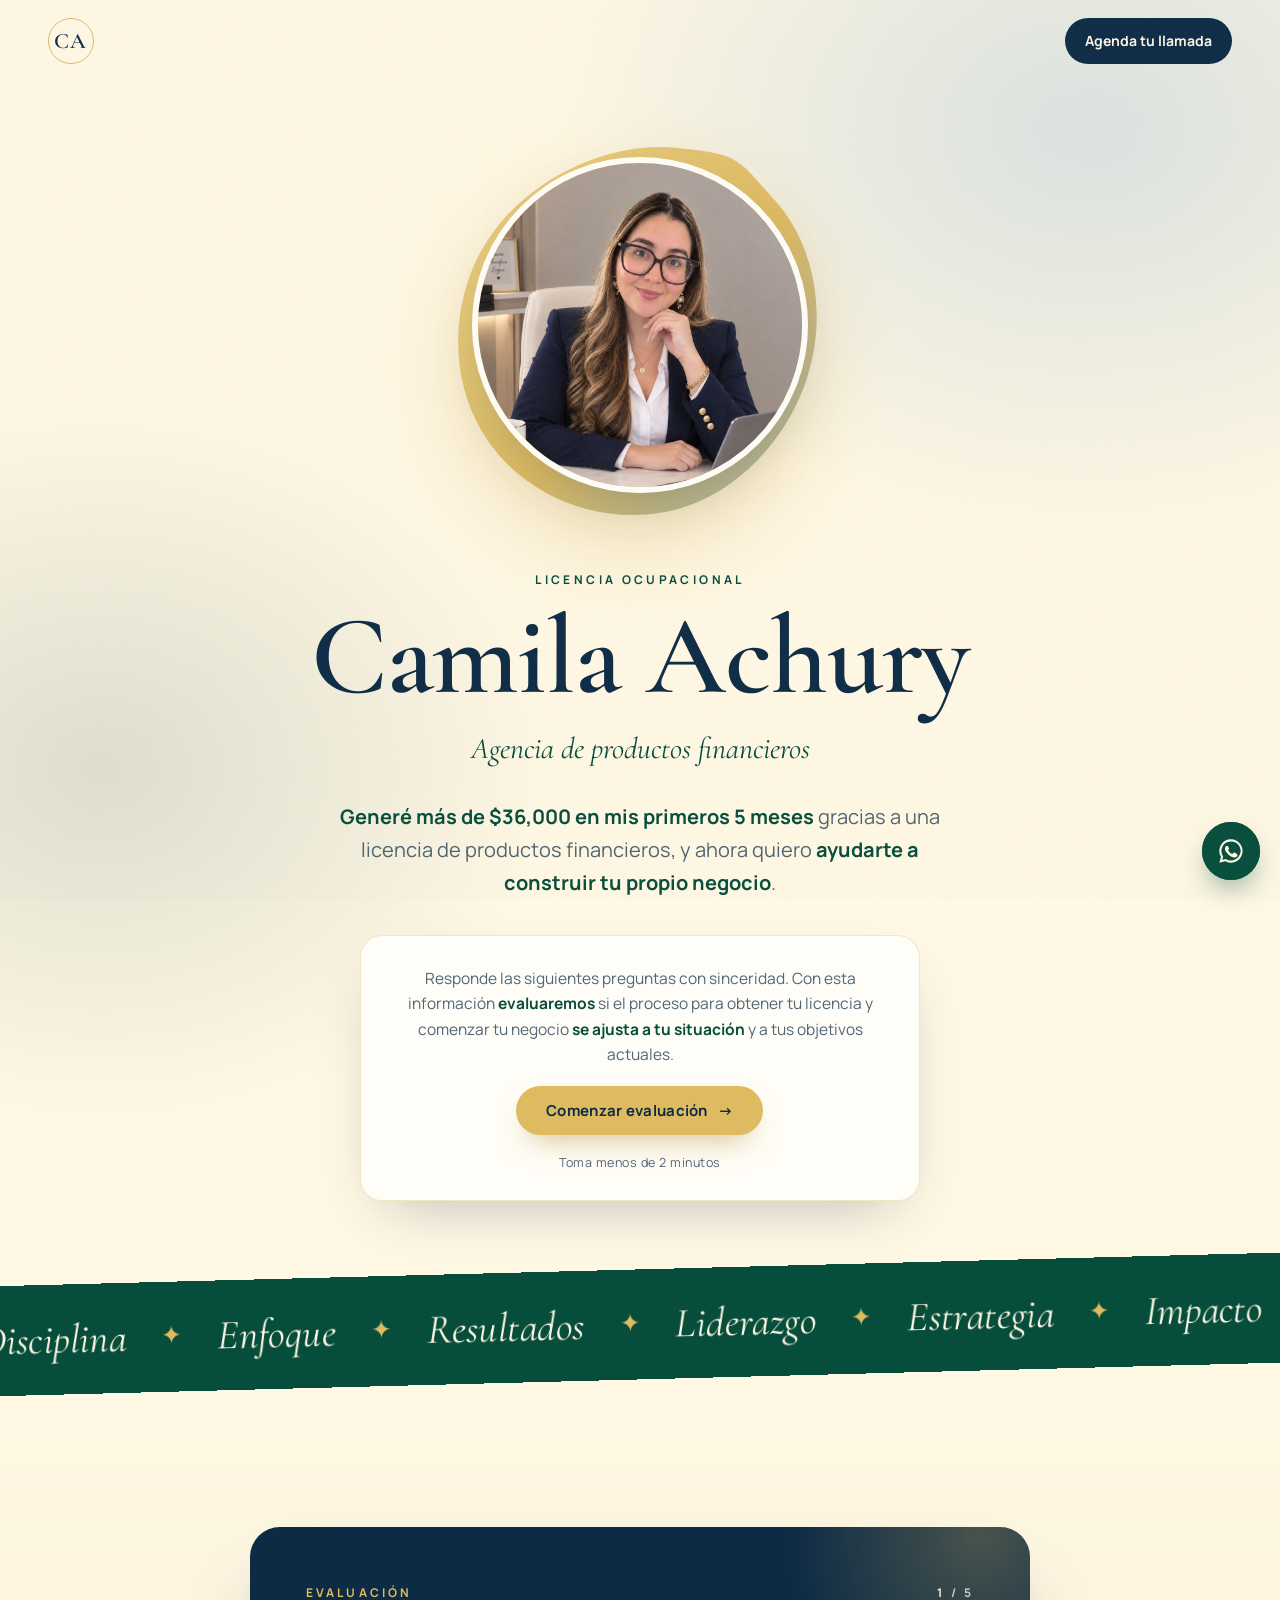
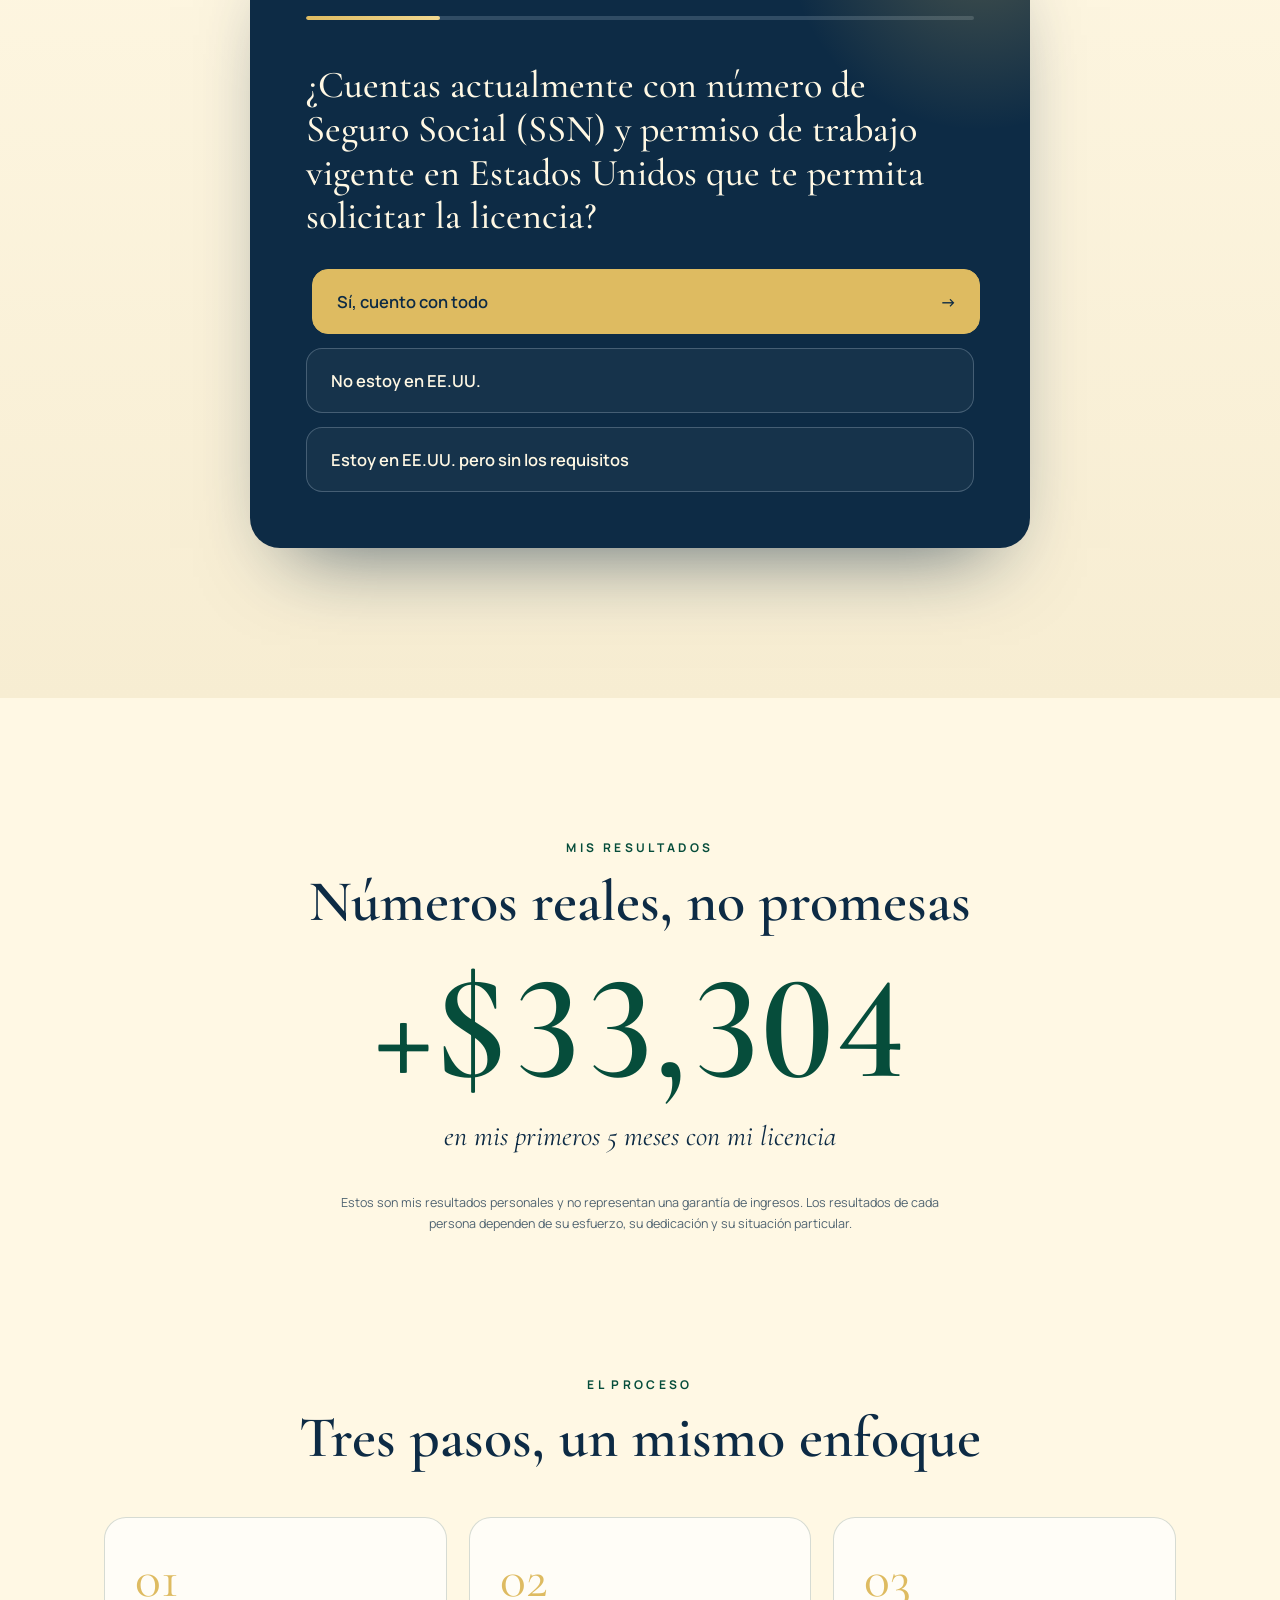
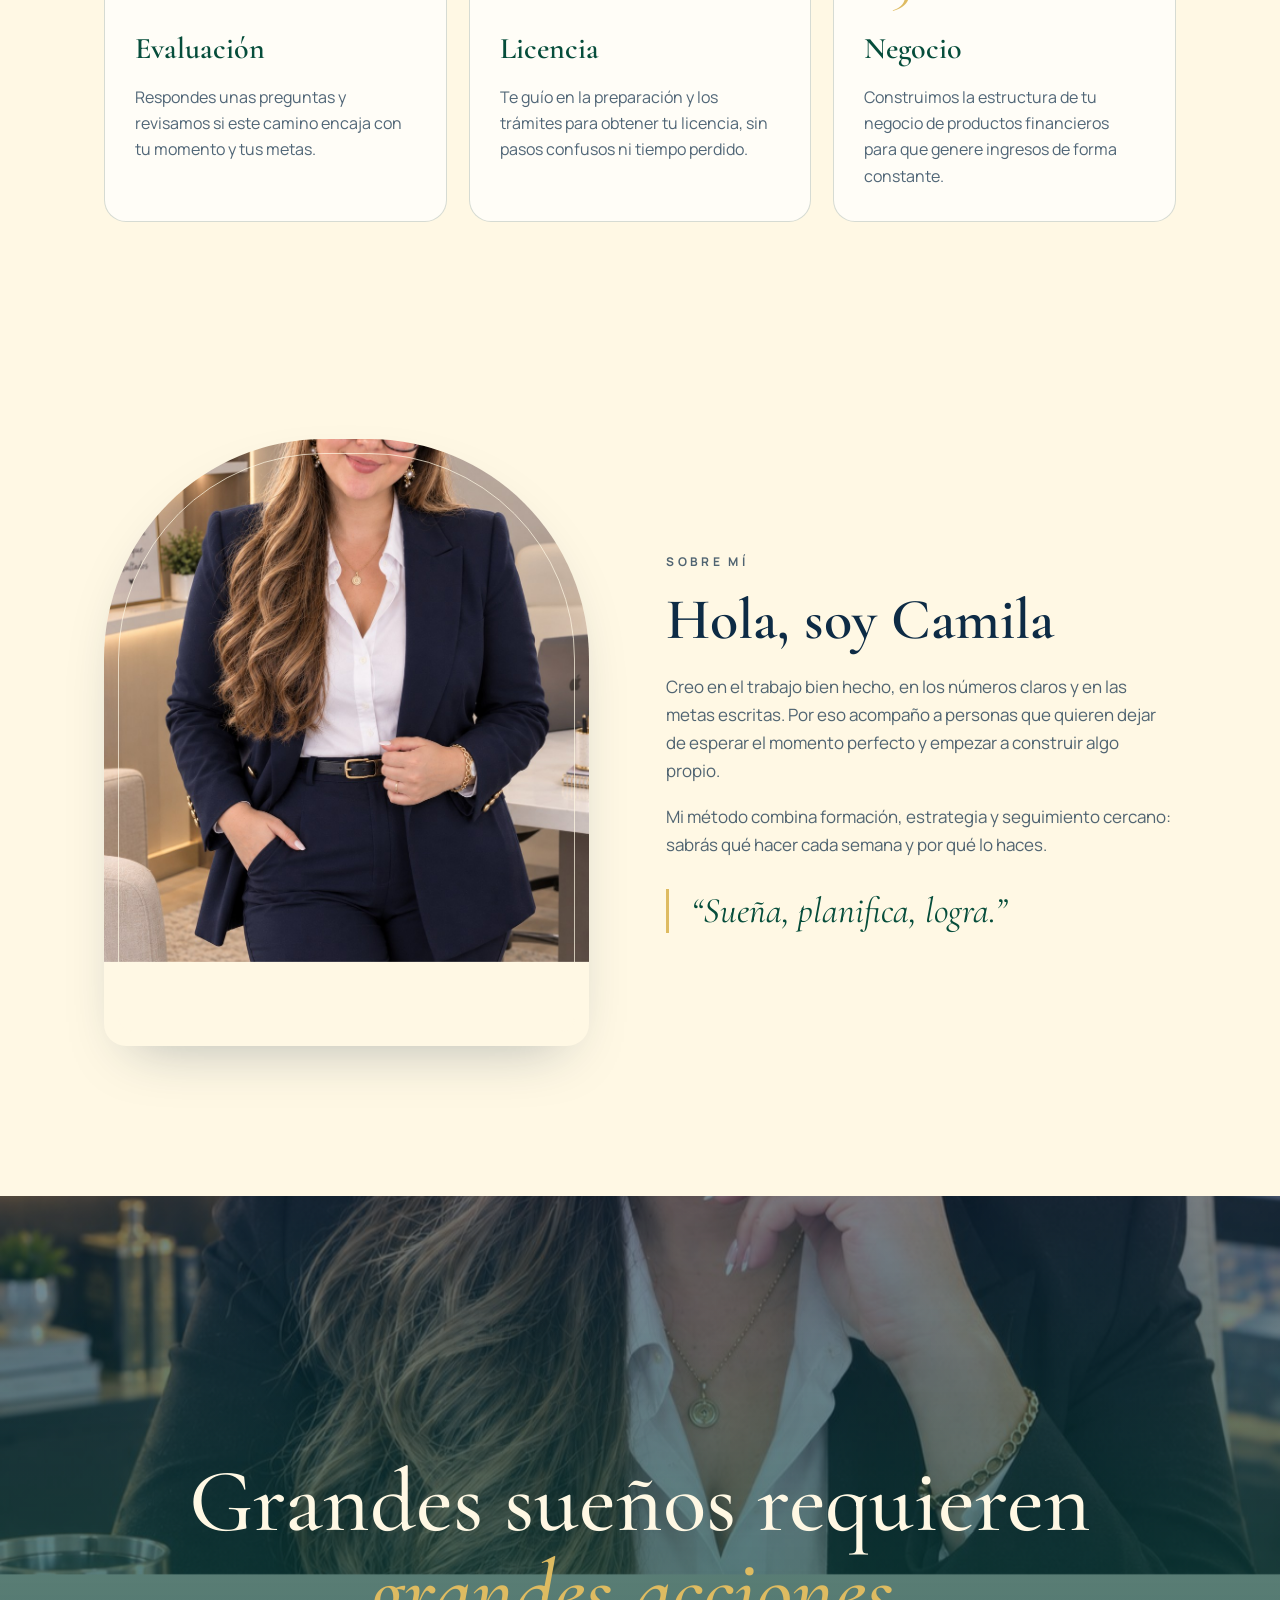
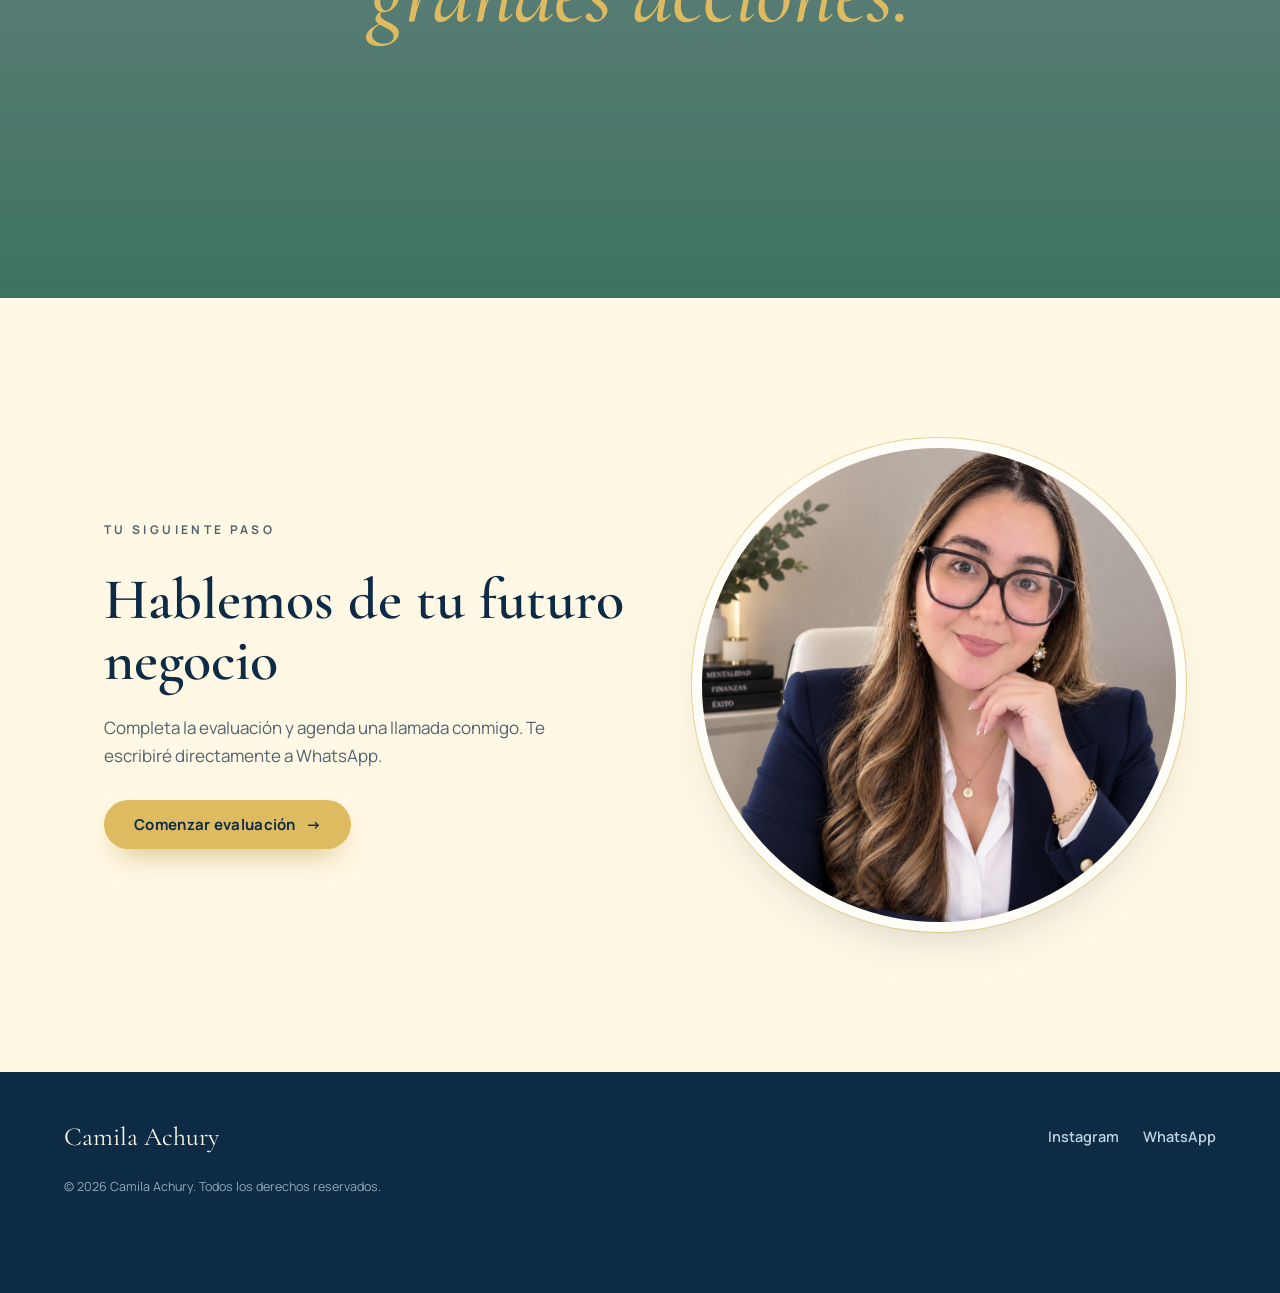
==== commit b12238aa: "Add files via upload" ====
--- a/index.html
+++ b/index.html
@@ -7,7 +7,7 @@
   <meta name="description" content="Responde una breve evaluación y agenda una llamada con Camila Achury para comenzar tu licencia y construir tu negocio de productos financieros.">
   <meta property="og:title" content="Camila Achury · Agenda tu llamada">
   <meta property="og:description" content="Disciplina. Enfoque. Resultados. Responde la evaluación y hablemos.">
-  <meta property="og:image" content="assets/img/retrato.jpg?v=4">
+  <meta property="og:image" content="retrato.jpg?v=4">
   <meta name="theme-color" content="#FFF8E4">
   <link rel="preconnect" href="https://fonts.googleapis.com">
   <link rel="preconnect" href="https://fonts.gstatic.com" crossorigin>
@@ -38,7 +38,7 @@
           </defs>
           <path class="blob-path" fill="url(#blobGrad)" d="M318,92C352,130,364,190,346,246C328,302,280,354,218,364C156,374,92,344,62,292C32,240,36,170,72,120C108,70,176,40,232,46C288,52,284,54,318,92Z"/>
         </svg>
-        <img class="hero__photo" src="assets/img/retrato.jpg?v=4" alt="Camila Achury sonriendo en su escritorio, con su portátil y su libreta" width="1060" height="1060" fetchpriority="high">
+        <img class="hero__photo" src="retrato.jpg?v=4" alt="Camila Achury sonriendo en su escritorio, con su portátil y su libreta" width="1060" height="1060" fetchpriority="high">
       </div>
 
       <p class="eyebrow reveal" style="--d:.15s">Licencia ocupacional</p>
@@ -229,7 +229,7 @@
     <!-- ============ SOBRE MÍ ============ -->
     <section class="about">
       <figure class="about__photo reveal" data-parallax>
-        <img src="assets/img/sobre-mi.jpg" alt="Camila Achury de pie en su oficina" width="1024" height="1536" loading="lazy">
+        <img src="sobre-mi.jpg" alt="Camila Achury de pie en su oficina" width="1024" height="1536" loading="lazy">
       </figure>
       <div class="about__text">
         <p class="eyebrow reveal">Sobre mí</p>
@@ -242,7 +242,7 @@
 
     <!-- ============ BANDA CIUDAD ============ -->
     <section class="band">
-      <div class="band__bg" data-parallax-bg style="background-image:url('assets/img/ciudad.jpg')"></div>
+      <div class="band__bg" data-parallax-bg style="background-image:url('ciudad.jpg')"></div>
       <div class="band__inner">
         <p class="band__quote reveal">Grandes sueños requieren <em>grandes acciones.</em></p>
       </div>
@@ -257,7 +257,7 @@
         <a href="#evaluacion" class="btn btn--gold magnetic reveal">Comenzar evaluación <span aria-hidden="true">→</span></a>
       </div>
       <figure class="final__photo reveal">
-        <img src="assets/img/agenda.jpg?v=2" alt="Camila Achury en su escritorio con blazer azul marino" width="1122" height="1122" loading="lazy">
+        <img src="agenda.jpg?v=2" alt="Camila Achury en su escritorio con blazer azul marino" width="1122" height="1122" loading="lazy">
       </figure>
     </section>
   </main>
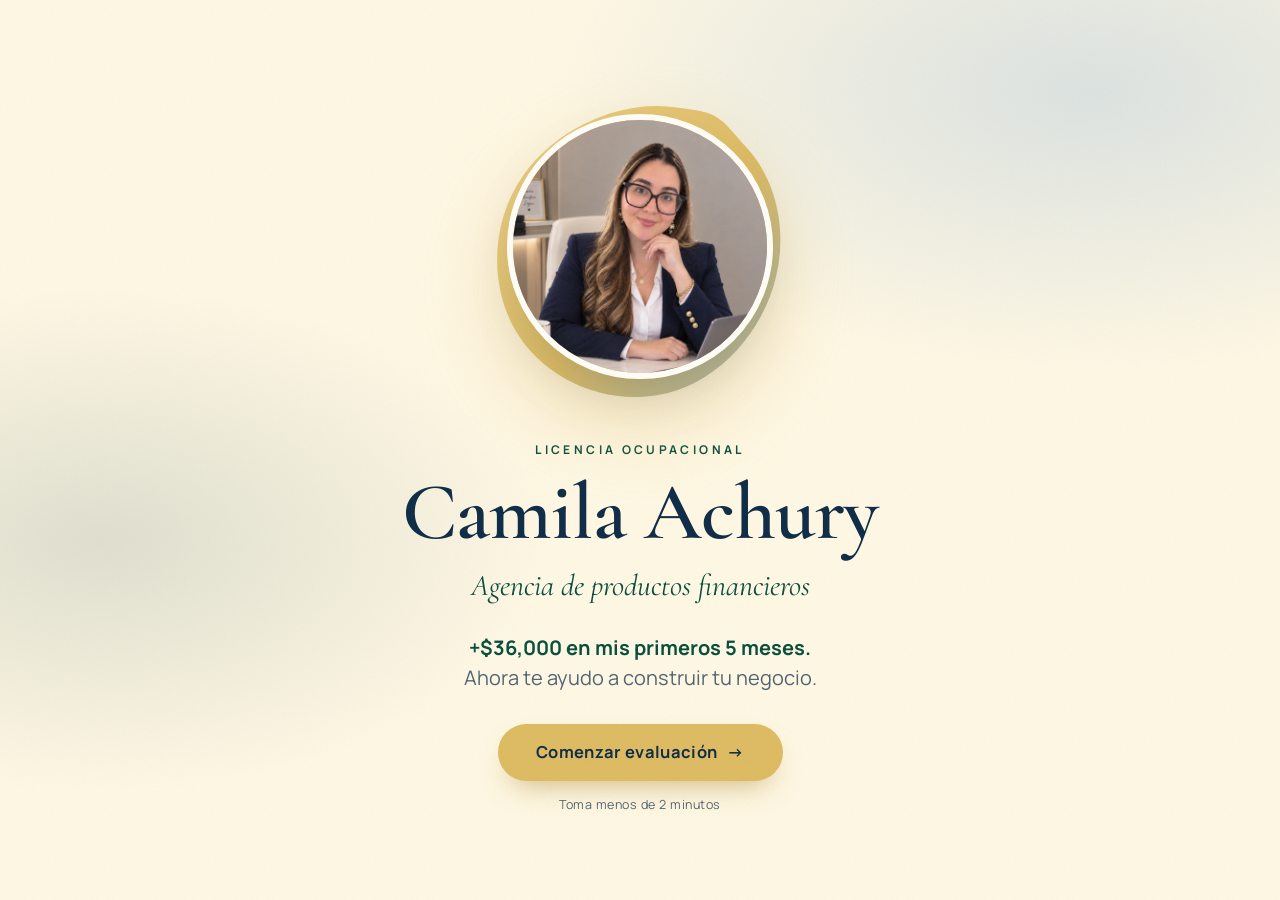
==== commit af257aab: "Add files via upload" ====
--- a/index.html
+++ b/index.html
@@ -13,16 +13,10 @@
   <link rel="preconnect" href="https://fonts.gstatic.com" crossorigin>
   <link href="https://fonts.googleapis.com/css2?family=Cormorant+Garamond:ital,wght@0,500;0,600;1,500&family=Manrope:wght@400;500;600;700&display=swap" rel="stylesheet">
   <script>document.documentElement.className += ' js';</script>
-  <link rel="stylesheet" href="styles.css?v=2026101607">
-  <script defer src="main.js?v=2026101607"></script>
+  <link rel="stylesheet" href="styles.css?v=2026101612">
+  <script defer src="main.js?v=2026101612"></script>
 </head>
 <body>
-
-  <!-- Barra de navegación -->
-  <header class="nav">
-    <a href="#inicio" class="nav__mark" aria-label="Inicio">CA</a>
-    <a href="#evaluacion" class="nav__cta magnetic">Agenda tu llamada</a>
-  </header>
 
   <main>
     <!-- ============ HERO ============ -->
@@ -45,234 +39,13 @@
       <h1 class="hero__name reveal" data-split style="--d:.2s">Camila Achury</h1>
       <p class="hero__role reveal" style="--d:.3s">Agencia de productos financieros</p>
       <p class="hero__lead reveal" style="--d:.35s">
-        <strong>Generé más de $36,000 en mis primeros 5 meses</strong> gracias a una licencia
-        de productos financieros, y ahora quiero <strong>ayudarte a construir tu propio negocio</strong>.
+        <strong>+$36,000 en mis primeros 5 meses.</strong><br>
+        Ahora te ayudo a construir tu negocio.
       </p>
 
-      <div class="hero__card reveal" style="--d:.5s">
-        <p>
-          Responde las siguientes preguntas con sinceridad. Con esta información
-          <strong>evaluaremos</strong> si el proceso para obtener tu licencia y comenzar tu negocio
-          <strong>se ajusta a tu situación</strong> y a tus objetivos actuales.
-        </p>
-        <a href="#evaluacion" class="btn btn--gold magnetic">Comenzar evaluación <span aria-hidden="true">→</span></a>
-        <span class="hero__time">Toma menos de 2 minutos</span>
-      </div>
-    </section>
-
-    <!-- ============ MARQUEE ============ -->
-    <div class="marquee" aria-hidden="true">
-      <div class="marquee__track">
-        <span>Disciplina</span><i>✦</i><span>Enfoque</span><i>✦</i><span>Resultados</span><i>✦</i>
-        <span>Liderazgo</span><i>✦</i><span>Estrategia</span><i>✦</i><span>Impacto</span><i>✦</i>
-        <span>Disciplina</span><i>✦</i><span>Enfoque</span><i>✦</i><span>Resultados</span><i>✦</i>
-        <span>Liderazgo</span><i>✦</i><span>Estrategia</span><i>✦</i><span>Impacto</span><i>✦</i>
-      </div>
-    </div>
-
-    <!-- ============ EVALUACIÓN ============ -->
-    <section class="quiz-section" id="evaluacion">
-      <div class="quiz reveal">
-        <div class="quiz__head">
-          <span class="quiz__label">Evaluación</span>
-          <span class="quiz__count"><b id="stepNow">1</b> / <span id="stepTotal">5</span></span>
-        </div>
-        <div class="quiz__bar"><span id="quizBar"></span></div>
-
-        <form id="quizForm" novalidate>
-          <!-- Paso 1 -->
-          <fieldset class="step is-active" data-step="1" data-key="requisitos">
-            <legend>¿Cuentas actualmente con número de Seguro Social (SSN) y permiso de trabajo vigente en Estados Unidos que te permita solicitar la licencia?</legend>
-            <div class="options">
-              <button type="button" class="option" data-value="Sí, cuento con todo">Sí, cuento con todo</button>
-              <button type="button" class="option" data-value="No estoy en EE.UU." data-stop="requisitos">No estoy en EE.UU.</button>
-              <button type="button" class="option" data-value="Estoy en EE.UU. pero sin los requisitos" data-stop="requisitos">Estoy en EE.UU. pero sin los requisitos</button>
-            </div>
-          </fieldset>
-
-          <!-- Paso 2 -->
-          <fieldset class="step" data-step="2" data-key="situacion">
-            <legend>¿Cuál describe mejor tu situación actual?</legend>
-            <div class="options">
-              <button type="button" class="option" data-value="Tengo un empleo y quiero un ingreso adicional">Tengo un empleo y quiero un ingreso adicional</button>
-              <button type="button" class="option" data-value="Quiero cambiar de profesión">Quiero cambiar de profesión</button>
-              <button type="button" class="option" data-value="Ya emprendo y quiero crecer">Ya emprendo y quiero crecer</button>
-            </div>
-          </fieldset>
-
-          <!-- Paso 3 -->
-          <fieldset class="step" data-step="3" data-key="tiempo">
-            <legend>¿Cuánto tiempo a la semana puedes dedicarle a construir tu negocio?</legend>
-            <div class="options">
-              <button type="button" class="option" data-value="Entre 5 y 10 horas">Entre 5 y 10 horas</button>
-              <button type="button" class="option" data-value="Entre 10 y 20 horas">Entre 10 y 20 horas</button>
-              <button type="button" class="option" data-value="Tiempo completo">Tiempo completo</button>
-              <button type="button" class="option" data-value="Por ahora no tengo tiempo" data-stop="tiempo">Por ahora no tengo tiempo</button>
-            </div>
-          </fieldset>
-
-          <!-- Paso 4 -->
-          <fieldset class="step" data-step="4" data-key="presupuesto">
-            <legend>¿Cuál es tu presupuesto para sacar tu licencia ocupacional y comenzar tu negocio de productos financieros?</legend>
-            <div class="options">
-              <button type="button" class="option" data-value="Entre $300 y $500">Entre $300 y $500</button>
-              <button type="button" class="option" data-value="Más de $500">Más de $500</button>
-              <button type="button" class="option" data-value="No tengo presupuesto" data-stop="dinero">No tengo presupuesto</button>
-            </div>
-          </fieldset>
-
-          <!-- Paso 5: datos y agenda -->
-          <fieldset class="step" data-step="5" data-key="datos">
-            <legend>¡Perfecto! Agenda tu llamada conmigo</legend>
-            <p class="step__hint">Déjame tus datos y elige cuándo prefieres que hablemos. Al enviar, se abrirá WhatsApp con tu solicitud lista.</p>
-            <div class="fields">
-              <label class="field"><span>Nombre completo</span>
-                <input type="text" name="nombre" autocomplete="name" required placeholder="Tu nombre">
-              </label>
-              <label class="field"><span>Ciudad / Estado</span>
-                <input type="text" name="ciudad" autocomplete="address-level2" placeholder="Ej. Miami, FL">
-              </label>
-              <label class="field field--full"><span>Correo electrónico</span>
-                <input type="email" name="correo" autocomplete="email" placeholder="tucorreo@ejemplo.com">
-              </label>
-            </div>
-            <p class="field__title">¿Qué día te queda mejor?</p>
-            <div class="chips" data-group="dia">
-              <button type="button" class="chip" data-value="Lunes">Lun</button>
-              <button type="button" class="chip" data-value="Martes">Mar</button>
-              <button type="button" class="chip" data-value="Miércoles">Mié</button>
-              <button type="button" class="chip" data-value="Jueves">Jue</button>
-              <button type="button" class="chip" data-value="Viernes">Vie</button>            </div>
-            <p class="field__title">¿En qué horario?</p>
-            <div class="chips" data-group="horario">
-              <button type="button" class="chip" data-value="Mañana (9am – 12pm)">Mañana</button>
-              <button type="button" class="chip" data-value="Tarde (12pm – 5pm)">Tarde</button>
-              <button type="button" class="chip" data-value="Noche (5pm – 8pm)">Noche</button>
-            </div>
-            <p class="form__error" id="formError" role="alert"></p>
-            <button type="submit" class="btn btn--whatsapp magnetic">
-              <svg viewBox="0 0 24 24" aria-hidden="true"><path fill="currentColor" d="M12 2a10 10 0 0 0-8.6 15.1L2 22l5-1.3A10 10 0 1 0 12 2zm0 18.2a8.2 8.2 0 0 1-4.2-1.2l-.3-.2-3 .8.8-2.9-.2-.3A8.2 8.2 0 1 1 12 20.2zm4.5-6.1c-.2-.1-1.5-.7-1.7-.8-.2-.1-.4-.1-.6.1l-.8 1c-.1.2-.3.2-.5.1a6.7 6.7 0 0 1-3.3-2.9c-.2-.4.2-.4.7-1.3.1-.2 0-.3 0-.4l-.8-1.8c-.2-.5-.4-.4-.6-.4h-.5a1 1 0 0 0-.7.3 3 3 0 0 0-.9 2.2 5.2 5.2 0 0 0 1.1 2.7 11.8 11.8 0 0 0 4.5 4c1.7.7 2.3.8 3.2.6a2.7 2.7 0 0 0 1.8-1.2 2.2 2.2 0 0 0 .1-1.3c0-.1-.2-.2-.5-.3z"/></svg>
-              Agendar mi llamada por WhatsApp
-            </button>
-          </fieldset>
-
-          <!-- Resultado: no cumple requisitos -->
-          <div class="step step--end" data-step="stop-requisitos">
-            <h3>Gracias por tu sinceridad</h3>
-            <p>Por ahora no puedo acompañarte en este proceso: para obtener la licencia necesitas estar en Estados Unidos con número de Seguro Social y permiso de trabajo vigente. Cuando cumplas esos requisitos, aquí estaré.</p>
-            <a class="btn btn--ghost" href="#" data-instagram>Sígueme en Instagram</a>
-          </div>
-
-          <!-- Resultado: no tiene tiempo -->
-          <div class="step step--end" data-step="stop-tiempo">
-            <h3>Gracias por tu sinceridad</h3>
-            <p>Por ahora no puedo acompañarte en este proceso. Construir este negocio requiere dedicarle tiempo cada semana, y para que funcione necesitamos ese compromiso desde el inicio. Cuando puedas organizar tu tiempo, vuelve a hacer la evaluación.</p>
-            <a class="btn btn--ghost" href="#" data-instagram>Sígueme en Instagram</a>
-          </div>
-
-          <!-- Resultado: no tiene el dinero -->
-          <div class="step step--end" data-step="stop-dinero">
-            <h3>Gracias por tu sinceridad</h3>
-            <p>Por ahora no puedo acompañarte en este proceso. Para comenzar es necesario contar con el dinero para la licencia y la formación desde el primer día. Cuando lo tengas disponible, vuelve a hacer la evaluación y con gusto hablamos.</p>
-            <a class="btn btn--ghost" href="#" data-instagram>Sígueme en Instagram</a>
-          </div>
-
-          <!-- Resultado: enviado -->
-          <div class="step step--end" data-step="done">
-            <h3>¡Listo! Tu solicitud va en camino</h3>
-            <p>Se abrió WhatsApp con tus respuestas. Solo pulsa <strong>enviar</strong> en el chat y te confirmaré el horario de tu llamada.</p>
-            <a class="btn btn--whatsapp" href="#" id="waRetry">Abrir WhatsApp de nuevo</a>
-          </div>
-        </form>
-
-        <button type="button" class="quiz__back" id="quizBack" hidden>← Volver</button>
-      </div>
-    </section>
-
-    <!-- ============ RESULTADOS ============ -->
-    <section class="results">
-      <p class="eyebrow reveal">Mis resultados</p>
-      <h2 class="section-title reveal">Números reales, no promesas</h2>
-      <p class="results__total reveal" aria-label="Más de 36,000 dólares">
-        +$<span data-count="36000">36,000</span>
-      </p>
-      <p class="results__caption reveal">en mis primeros 5 meses con mi licencia</p>
-      <p class="results__disclaimer reveal">
-        Estos son mis resultados personales y no representan una garantía de ingresos.
-        Los resultados de cada persona dependen de su esfuerzo, su dedicación y su situación particular.
-      </p>
-    </section>
-
-    <!-- ============ CÓMO FUNCIONA ============ -->
-    <section class="steps-section">
-      <p class="eyebrow reveal">El proceso</p>
-      <h2 class="section-title reveal">Tres pasos, un mismo enfoque</h2>
-      <ol class="process">
-        <li class="process__item reveal" style="--d:.05s">
-          <span class="process__num">01</span>
-          <h3>Evaluación</h3>
-          <p>Respondes unas preguntas y revisamos si este camino encaja con tu momento y tus metas.</p>
-        </li>
-        <li class="process__item reveal" style="--d:.15s">
-          <span class="process__num">02</span>
-          <h3>Licencia</h3>
-          <p>Te guío en la preparación y los trámites para obtener tu licencia, sin pasos confusos ni tiempo perdido.</p>
-        </li>
-        <li class="process__item reveal" style="--d:.25s">
-          <span class="process__num">03</span>
-          <h3>Negocio</h3>
-          <p>Construimos la estructura de tu negocio de productos financieros para que genere ingresos de forma constante.</p>
-        </li>
-      </ol>
-    </section>
-
-    <!-- ============ SOBRE MÍ ============ -->
-    <section class="about">
-      <figure class="about__photo reveal" data-parallax>
-        <img src="sobre-mi.jpg" alt="Camila Achury de pie en su oficina" width="1024" height="1536" loading="lazy">
-      </figure>
-      <div class="about__text">
-        <p class="eyebrow reveal">Sobre mí</p>
-        <h2 class="section-title reveal">Hola, soy Camila</h2>
-        <p class="reveal">Creo en el trabajo bien hecho, en los números claros y en las metas escritas. Por eso acompaño a personas que quieren dejar de esperar el momento perfecto y empezar a construir algo propio.</p>
-        <p class="reveal">Mi método combina formación, estrategia y seguimiento cercano: sabrás qué hacer cada semana y por qué lo haces.</p>
-        <blockquote class="about__quote reveal">“Sueña, planifica, logra.”</blockquote>
-      </div>
-    </section>
-
-    <!-- ============ BANDA CIUDAD ============ -->
-    <section class="band">
-      <div class="band__bg" data-parallax-bg style="background-image:url('ciudad.jpg')"></div>
-      <div class="band__inner">
-        <p class="band__quote reveal">Grandes sueños requieren <em>grandes acciones.</em></p>
-      </div>
-    </section>
-
-    <!-- ============ CTA FINAL ============ -->
-    <section class="final">
-      <div class="final__text">
-        <p class="eyebrow reveal">Tu siguiente paso</p>
-        <h2 class="section-title reveal">Hablemos de tu futuro negocio</h2>
-        <p class="reveal">Completa la evaluación y agenda una llamada conmigo. Te escribiré directamente a WhatsApp.</p>
-        <a href="#evaluacion" class="btn btn--gold magnetic reveal">Comenzar evaluación <span aria-hidden="true">→</span></a>
-      </div>
-      <figure class="final__photo reveal">
-        <img src="agenda.jpg?v=2" alt="Camila Achury en su escritorio con blazer azul marino" width="1122" height="1122" loading="lazy">
-      </figure>
+      <a href="encuesta.html" class="btn btn--gold btn--lg magnetic reveal" style="--d:.5s">Comenzar evaluación <span aria-hidden="true">→</span></a>
+      <span class="hero__time reveal" style="--d:.6s">Toma menos de 2 minutos</span>
     </section>
   </main>
-
-  <footer class="footer">
-    <span class="footer__mark">Camila Achury</span>
-    <nav class="footer__links">
-      <a href="#" data-instagram>Instagram</a>
-      <a href="#" data-whatsapp>WhatsApp</a>
-    </nav>
-    <small>© 2026 Camila Achury. Todos los derechos reservados.</small>
-  </footer>
-
-  <a href="#" class="wa-float" data-whatsapp aria-label="Escríbeme por WhatsApp">
-    <svg viewBox="0 0 24 24" aria-hidden="true"><path fill="currentColor" d="M12 2a10 10 0 0 0-8.6 15.1L2 22l5-1.3A10 10 0 1 0 12 2zm0 18.2a8.2 8.2 0 0 1-4.2-1.2l-.3-.2-3 .8.8-2.9-.2-.3A8.2 8.2 0 1 1 12 20.2zm4.5-6.1c-.2-.1-1.5-.7-1.7-.8-.2-.1-.4-.1-.6.1l-.8 1c-.1.2-.3.2-.5.1a6.7 6.7 0 0 1-3.3-2.9c-.2-.4.2-.4.7-1.3.1-.2 0-.3 0-.4l-.8-1.8c-.2-.5-.4-.4-.6-.4h-.5a1 1 0 0 0-.7.3 3 3 0 0 0-.9 2.2 5.2 5.2 0 0 0 1.1 2.7 11.8 11.8 0 0 0 4.5 4c1.7.7 2.3.8 3.2.6a2.7 2.7 0 0 0 1.8-1.2 2.2 2.2 0 0 0 .1-1.3c0-.1-.2-.2-.5-.3z"/></svg>
-  </a>
 </body>
 </html>
--- a/styles.css
+++ b/styles.css
@@ -143,9 +143,10 @@
    ========================================================= */
 .hero {
   min-height: 100vh;
-  display: flex; flex-direction: column; align-items: center;
+  min-height: 100svh;
+  display: flex; flex-direction: column; align-items: center; justify-content: center;
   text-align: center;
-  padding: 110px 16px 80px;
+  padding: 36px 16px;
   position: relative;
   background:
     radial-gradient(60% 45% at 85% 10%, rgba(191, 209, 222, .55), transparent 70%),
@@ -155,9 +156,10 @@
 
 .hero__portrait {
   position: relative;
-  width: min(410px, 78vw);
+  /* Cabe en una pantalla: limitado también por la altura */
+  width: min(360px, 70vw, 36svh);
   aspect-ratio: 1;
-  margin: 10px 0 40px;
+  margin: 0 0 clamp(18px, 3.5svh, 36px);
   transition: transform .6s var(--ease);
 }
 .hero__blob {
@@ -182,14 +184,14 @@
 .hero__name {
   font-family: var(--serif);
   font-weight: 600;
-  font-size: clamp(54px, 10vw, 112px);
+  font-size: clamp(48px, min(10vw, 9svh), 104px);
   line-height: .95;
   letter-spacing: -.01em;
-  margin: 0 0 14px;
+  margin: 0 0 10px;
   color: var(--navy);
 }
 .hero__role {
-  margin: 0 0 26px;
+  margin: 0 0 clamp(14px, 2.5svh, 24px);
   font-family: var(--serif);
   font-style: italic;
   font-size: clamp(22px, 2.8vw, 30px);
@@ -206,9 +208,12 @@
 .hero__lead {
   max-width: 620px;
   font-size: clamp(17px, 2vw, 20px);
+  line-height: 1.5;
   color: var(--ink-soft);
-  margin: 0 auto 36px;
-}
+  margin: 0 auto clamp(20px, 3.5svh, 32px);
+}
+.btn--lg { padding: 20px 38px; font-size: 16.5px; }
+.hero .hero__time { margin-top: 14px; }
 
 .hero__card {
   width: min(560px, 100%);
@@ -406,6 +411,56 @@
 .quiz__back:hover { color: var(--gold); }
 
 /* =========================================================
+   PÁGINA DE ENCUESTA
+   ========================================================= */
+.nav__back {
+  font-weight: 700; font-size: 14px;
+  text-decoration: none;
+  padding: 11px 18px;
+  border-radius: 999px;
+  color: var(--navy);
+  box-shadow: inset 0 0 0 1.5px rgba(13, 43, 69, .25);
+  transition: box-shadow .3s;
+}
+.nav__back:hover { box-shadow: inset 0 0 0 1.5px var(--navy); }
+
+.survey-page {
+  background:
+    radial-gradient(60% 40% at 85% 0%, rgba(191, 209, 222, .5), transparent 70%),
+    radial-gradient(50% 35% at 5% 30%, rgba(164, 177, 167, .3), transparent 70%),
+    var(--cream);
+  min-height: 100vh;
+}
+.survey-intro {
+  text-align: center;
+  padding: 100px 16px 0;
+}
+.survey-intro__photo {
+  width: 112px; height: 112px;
+  margin: 0 auto 18px;
+  border-radius: 50%;
+  object-fit: cover;
+  border: 4px solid var(--white);
+  box-shadow: 0 0 0 2px var(--gold), var(--shadow);
+}
+.survey-intro .eyebrow { margin-bottom: 6px; }
+.survey-intro__name {
+  font-family: var(--serif);
+  font-weight: 600;
+  font-size: clamp(40px, 6vw, 60px);
+  line-height: 1;
+  margin: 0 0 12px;
+  color: var(--navy);
+}
+.survey-intro__lead { margin: 0; color: var(--ink-soft); font-size: 15.5px; }
+.quiz-section--page {
+  background: none;
+  padding-top: 36px;
+}
+.footer--slim { padding-bottom: 44px; }
+.hp-field { position: absolute; left: -9999px; width: 1px; height: 1px; opacity: 0; }
+
+/* =========================================================
    RESULTADOS
    ========================================================= */
 .results {
@@ -663,8 +718,7 @@
 @media (max-width: 560px) {
   body { font-size: 16px; }
   .nav__cta { padding: 10px 16px; font-size: 13px; }
-  .hero { padding-top: 96px; overflow: hidden; }
-  .hero__portrait { width: 68vw; }
+  .hero { overflow: hidden; }
   .hero__card { padding: 24px 18px 22px; }
   .fields { grid-template-columns: 1fr; }
   .option { padding: 18px 48px 18px 18px; font-size: 15.5px; }
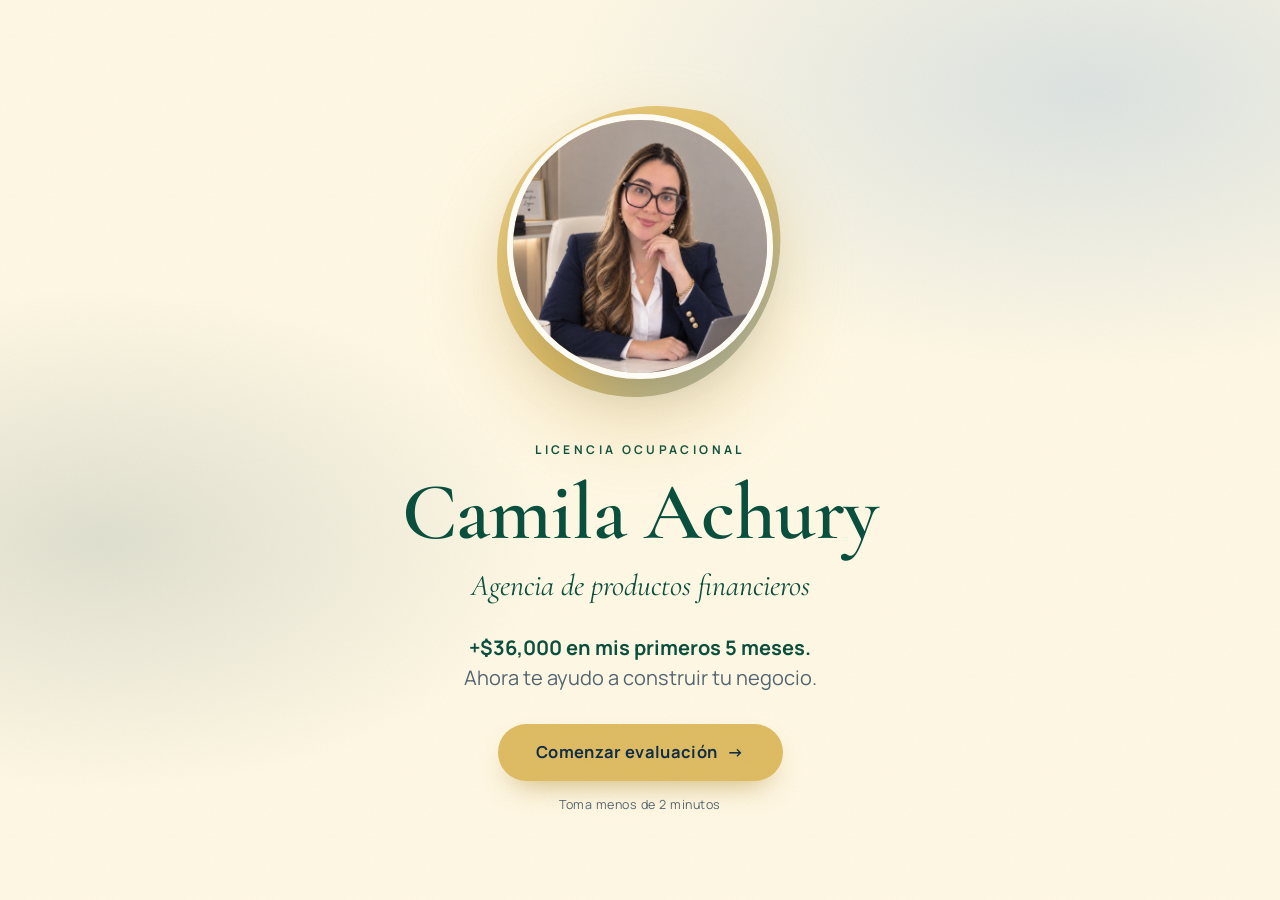
==== commit 191fa17f: "Add files via upload" ====
--- a/index.html
+++ b/index.html
@@ -13,8 +13,8 @@
   <link rel="preconnect" href="https://fonts.gstatic.com" crossorigin>
   <link href="https://fonts.googleapis.com/css2?family=Cormorant+Garamond:ital,wght@0,500;0,600;1,500&family=Manrope:wght@400;500;600;700&display=swap" rel="stylesheet">
   <script>document.documentElement.className += ' js';</script>
-  <link rel="stylesheet" href="styles.css?v=2026101612">
-  <script defer src="main.js?v=2026101612"></script>
+  <link rel="stylesheet" href="styles.css?v=2026101613">
+  <script defer src="main.js?v=2026101613"></script>
 </head>
 <body>
 
--- a/styles.css
+++ b/styles.css
@@ -71,7 +71,7 @@
   font-size: clamp(36px, 5vw, 58px);
   line-height: 1.05;
   margin: 0 0 22px;
-  color: var(--navy);
+  color: var(--green);
 }
 
 /* ---------- Botones ---------- */
@@ -188,7 +188,7 @@
   line-height: .95;
   letter-spacing: -.01em;
   margin: 0 0 10px;
-  color: var(--navy);
+  color: var(--green);
 }
 .hero__role {
   margin: 0 0 clamp(14px, 2.5svh, 24px);
@@ -450,7 +450,7 @@
   font-size: clamp(40px, 6vw, 60px);
   line-height: 1;
   margin: 0 0 12px;
-  color: var(--navy);
+  color: var(--green);
 }
 .survey-intro__lead { margin: 0; color: var(--ink-soft); font-size: 15.5px; }
 .quiz-section--page {
